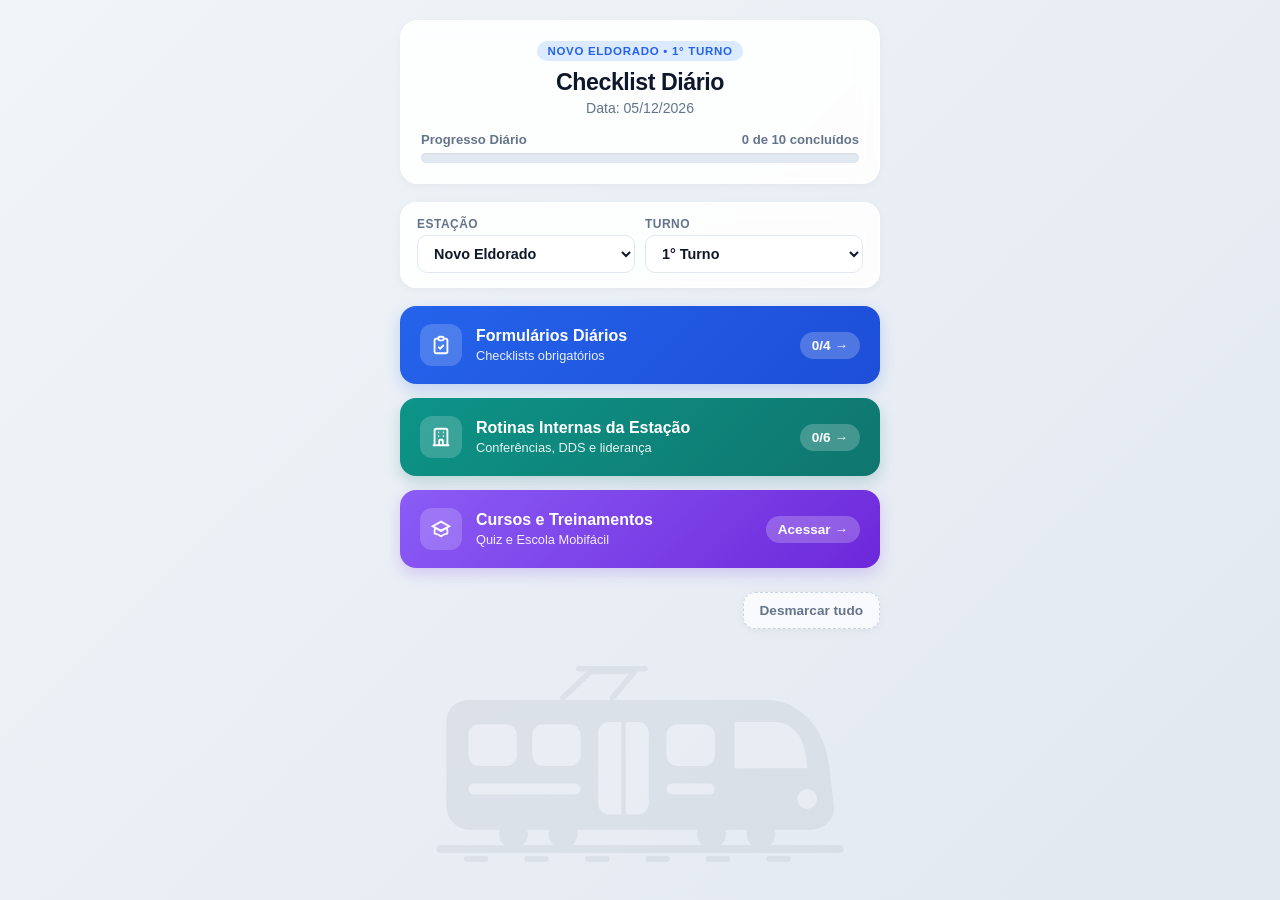
==== index.html @ 2083b964 "Add files via upload" ====
<!DOCTYPE html>
<html lang="pt-BR">

<head>
    <meta charset="UTF-8">
    <meta name="viewport" content="width=device-width, initial-scale=1.0">
    <title>Rotina Diária - Painel Principal</title>
    <link rel="stylesheet" href="estilo.css">
    <link rel="manifest" href="manifest.json">
    <meta name="theme-color" content="#2563eb">
    <meta name="apple-mobile-web-app-capable" content="yes">
    <meta name="apple-mobile-web-app-status-bar-style" content="default">
    <meta name="apple-mobile-web-app-title" content="Rotina Estação">
</head>

<body>

    <div class="app-container">
        <header>
            <span class="header-badge" id="badge-estacao">Novo Eldorado • 1° Turno</span>
            <h1>Checklist Diário</h1>
            <p id="current-date"></p>

            <div class="progress-summary">
                <span>Progresso Diário</span>
                <span id="progresso-texto">0 de 0 concluídos</span>
            </div>
            <div class="progress-bar-container">
                <div class="progress-bar" id="progress-bar"></div>
            </div>
        </header>

        <!-- Seletor de Estação e Turno -->
        <section class="shift-selector-card">
            <div class="select-group">
                <label for="select-estacao">Estação</label>
                <select id="select-estacao" onchange="salvarSelecaoPlantao()">
                    <option value="Novo Eldorado">Novo Eldorado</option>
                    <option value="Eldorado">Eldorado</option>
                    <option value="Cidade Industrial">Cidade Industrial</option>
                    <option value="Vila Oeste">Vila Oeste</option>
                    <option value="Gameleira">Gameleira</option>
                    <option value="Nova Suíça">Nova Suíça</option>
                    <option value="Amazonas">Amazonas</option>
                    <option value="Calafate">Calafate</option>
                    <option value="Carlos Prates">Carlos Prates</option>
                    <option value="Lagoinha">Lagoinha</option>
                    <option value="Central">Central</option>
                    <option value="Santa Efigênia">Santa Efigênia</option>
                    <option value="Santa Tereza">Santa Tereza</option>
                    <option value="Horto Florestal">Horto Florestal</option>
                    <option value="Santa Inês">Santa Inês</option>
                    <option value="José Candido Da Silveira">José Candido Da Silveira</option>
                    <option value="Minas Shopping">Minas Shopping</option>
                    <option value="São Gabriel">São Gabriel</option>
                    <option value="Primeiro de maio">Primeiro de maio</option>
                    <option value="Waldomiro Lobo">Waldomiro Lobo</option>
                    <option value="Floramar">Floramar</option>
                    <option value="Vilarinho">Vilarinho</option>
                </select>
            </div>
            <div class="select-group">
                <label for="select-turno">Turno</label>
                <select id="select-turno" onchange="salvarSelecaoPlantao()">
                    <option value="1° Turno">1° Turno</option>
                    <option value="2° Turno">2° Turno</option>
                </select>
            </div>
        </section>

        <div class="celebration-banner" id="celebration-banner">
            🎉 Parabéns! Todas as rotinas obrigatórias deste turno foram concluídas.
        </div>

        <div class="menu-buttons">
            <!-- Botão 1: Formulários -->
            <a href="formularios.html" class="nav-card-btn" id="btn-formularios">
                <div class="btn-left">
                    <div class="btn-icon-box">
                        <svg width="22" height="22" fill="none" stroke="currentColor" stroke-width="2"
                            viewBox="0 0 24 24">
                            <path
                                d="M9 5H7a2 2 0 00-2 2v12a2 2 0 002 2h10a2 2 0 002-2V7a2 2 0 00-2-2h-2M9 5a2 2 0 002 2h2a2 2 0 002-2M9 5a2 2 0 012-2h2a2 2 0 012 2m-6 9l2 2 4-4" />
                        </svg>
                    </div>
                    <div class="btn-text-group">
                        <span>Formulários Diários</span>
                        <span class="btn-subtitle">Checklists obrigatórios</span>
                    </div>
                </div>
                <span class="nav-badge" id="contador-externos">0/0 →</span>
            </a>

            <!-- Botão 2: Rotinas Internas -->
            <a href="tarefas.html" class="nav-card-btn secondary" id="btn-internas">
                <div class="btn-left">
                    <div class="btn-icon-box">
                        <svg width="22" height="22" fill="none" stroke="currentColor" stroke-width="2"
                            viewBox="0 0 24 24">
                            <path
                                d="M19 21V5a2 2 0 00-2-2H7a2 2 0 00-2 2v16m14 0h2m-2 0h-5m-9 0H3m2 0h5M9 7h1m-1 4h1m4-4h1m-1 4h1m-5 10v-5a1 1 0 011-1h2a1 1 0 011 1v5m-4 0h4" />
                        </svg>
                    </div>
                    <div class="btn-text-group">
                        <span>Rotinas Internas da Estação</span>
                        <span class="btn-subtitle">Conferências, DDS e liderança</span>
                    </div>
                </div>
                <span class="nav-badge" id="contador-internas">0/0 →</span>
            </a>

            <!-- Botão 3: Cursos e Treinamentos -->
            <a href="cursos.html" class="nav-card-btn tertiary">
                <div class="btn-left">
                    <div class="btn-icon-box">
                        <svg width="22" height="22" fill="none" stroke="currentColor" stroke-width="2"
                            viewBox="0 0 24 24">
                            <path d="M12 14l9-5-9-5-9 5 9 5z" />
                            <path
                                d="M12 14l6.16-3.422a12.083 12.083 0 01.665 6.479A11.952 11.952 0 0012 20.055a11.952 11.952 0 00-6.824-2.998 12.078 12.078 0 01.665-6.479L12 14z" />
                        </svg>
                    </div>
                    <div class="btn-text-group">
                        <span>Cursos e Treinamentos</span>
                        <span class="btn-subtitle">Quiz e Escola Mobifácil</span>
                    </div>
                </div>
                <span class="nav-badge">Acessar →</span>
            </a>
        </div>

        <div class="panel-footer-actions">
            <button class="reset-btn" onclick="resetManual()">Desmarcar tudo</button>
        </div>
    </div>

    <script>
        const idsExternos = ["form_1", "form_2", "form_4", "form_5"];
        const idsInternos = ["check_1", "check_2", "check_3", "check_4", "check_5", "check_6"];
        const idsDiarios = [...idsExternos, ...idsInternos];

        const hoje = new Date().toLocaleDateString('pt-BR');
        document.getElementById('current-date').innerText = `Data: ${hoje}`;

        // Limpa automaticamente todos os checklists de dias anteriores ao virar o dia
        if (localStorage.getItem('checklist_data') !== hoje) {
            Object.keys(localStorage).forEach(chave => {
                if (chave.startsWith('checklist_concluidos')) {
                    localStorage.removeItem(chave);
                }
            });
            localStorage.setItem('checklist_data', hoje);
        }

        function obterChaveStorage() {
            const estacao = document.getElementById('select-estacao').value;
            const turno = document.getElementById('select-turno').value;
            return `checklist_concluidos_${estacao}_${turno}`;
        }

        function carregarSelecaoPlantao() {
            const selectEstacao = document.getElementById('select-estacao');
            const selectTurno = document.getElementById('select-turno');

            const estacaoSalva = localStorage.getItem('checklist_estacao');
            const turnoSalvo = localStorage.getItem('checklist_turno');

            const opcoesValidas = Array.from(selectEstacao.options).map(opt => opt.value);
            if (estacaoSalva && opcoesValidas.includes(estacaoSalva)) {
                selectEstacao.value = estacaoSalva;
            } else {
                selectEstacao.selectedIndex = 0;
                localStorage.setItem('checklist_estacao', selectEstacao.value);
            }

            if (turnoSalvo === '1° Turno' || turnoSalvo === '2° Turno') {
                selectTurno.value = turnoSalvo;
            } else {
                selectTurno.selectedIndex = 0;
                localStorage.setItem('checklist_turno', selectTurno.value);
            }

            atualizarBadgeCabecalho();
        }

        function salvarSelecaoPlantao() {
            const estacao = document.getElementById('select-estacao').value;
            const turno = document.getElementById('select-turno').value;
            localStorage.setItem('checklist_estacao', estacao);
            localStorage.setItem('checklist_turno', turno);
            atualizarBadgeCabecalho();
            atualizarPainel(); // Atualiza imediatamente os contadores para a estação/turno selecionados
        }

        function atualizarBadgeCabecalho() {
            const estacao = document.getElementById('select-estacao').value;
            const turno = document.getElementById('select-turno').value;
            document.getElementById('badge-estacao').innerText = `${estacao} • ${turno}`;
        }

        function obterConcluidos() {
            const chave = obterChaveStorage();
            return JSON.parse(localStorage.getItem(chave)) || [];
        }

        function atualizarPainel() {
            const concluidos = obterConcluidos();

            const feitosGeral = idsDiarios.filter(id => concluidos.includes(id)).length;
            const porcentagem = (feitosGeral / idsDiarios.length) * 100;
            document.getElementById('progress-bar').style.width = `${porcentagem}%`;
            document.getElementById('progresso-texto').innerText = `${feitosGeral} de ${idsDiarios.length} concluídos`;

            document.getElementById('celebration-banner').classList.toggle('visible', feitosGeral === idsDiarios.length);

            const externosFeitos = idsExternos.filter(id => concluidos.includes(id)).length;
            document.getElementById('contador-externos').innerText = `${externosFeitos}/${idsExternos.length} →`;
            document.getElementById('btn-formularios').classList.toggle('all-done', externosFeitos === idsExternos.length);

            const internasFeitas = idsInternos.filter(id => concluidos.includes(id)).length;
            document.getElementById('contador-internas').innerText = `${internasFeitas}/${idsInternos.length} →`;
            document.getElementById('btn-internas').classList.toggle('all-done', internasFeitas === idsInternos.length);
        }

        function resetManual() {
            const estacao = document.getElementById('select-estacao').value;
            const turno = document.getElementById('select-turno').value;
            if (confirm(`Deseja desmarcar todos os formulários e rotinas de ${estacao} (${turno})?`)) {
                localStorage.setItem(obterChaveStorage(), JSON.stringify([]));
                atualizarPainel();
            }
        }

        carregarSelecaoPlantao();
        window.addEventListener('pageshow', () => {
            carregarSelecaoPlantao();
            atualizarPainel();
        });
        atualizarPainel();
        if ('serviceWorker' in navigator) {
            window.addEventListener('load', () => {
                navigator.serviceWorker.register('./sw.js').catch(() => { });
            });
        }
    </script>

</body>

</html>
---- estilo.css ----
:root {
    --bg-gradient: linear-gradient(135deg, #f1f5f9 0%, #e2e8f0 100%);
    --card-bg: #ffffff;
    --glass-bg: rgba(255, 255, 255, 0.88);
    --primary: #2563eb;
    --primary-grad: linear-gradient(135deg, #2563eb 0%, #1d4ed8 100%);
    --secondary: #0f766e;
    --secondary-grad: linear-gradient(135deg, #0d9488 0%, #0f766e 100%);
    --tertiary: #7c3aed;
    --tertiary-grad: linear-gradient(135deg, #8b5cf6 0%, #6d28d9 100%);
    --success: #16a34a;
    --success-grad: linear-gradient(135deg, #22c55e 0%, #15803d 100%);
    --success-bg: #f0fdf4;
    --text-main: #0f172a;
    --text-muted: #64748b;
    --border: #e2e8f0;
    --shadow-sm: 0 2px 8px rgba(15, 23, 42, 0.04);
    --shadow-md: 0 8px 20px rgba(15, 23, 42, 0.07);
}

* {
    box-sizing: border-box;
    margin: 0;
    padding: 0;
    font-family: -apple-system, BlinkMacSystemFont, "Segoe UI", Roboto, Helvetica, Arial, sans-serif;
    -webkit-tap-highlight-color: transparent;
}

body {
    background: var(--bg-gradient);
    color: var(--text-main);
    min-height: 100vh;
    display: flex;
    justify-content: center;
    padding: 20px 16px 40px;
    position: relative;
}

/* Marca d'água em sombra de metrô cartoon ao fundo */
body::before {
    content: "";
    position: fixed;
    inset: 0;
    pointer-events: none;
    z-index: 0;
    opacity: 0.055;
    background-repeat: no-repeat;
    background-position: center bottom 24px;
    background-size: min(440px, 88vw);
    background-image: url("data:image/svg+xml,%3Csvg xmlns='http://www.w3.org/2000/svg' viewBox='0 0 400 220' fill='%230f172a'%3E%3C!-- Trilho --%3E%3Crect x='15' y='192' width='370' height='7' rx='3.5'/%3E%3Crect x='40' y='202' width='22' height='5' rx='2'/%3E%3Crect x='95' y='202' width='22' height='5' rx='2'/%3E%3Crect x='150' y='202' width='22' height='5' rx='2'/%3E%3Crect x='205' y='202' width='22' height='5' rx='2'/%3E%3Crect x='260' y='202' width='22' height='5' rx='2'/%3E%3Crect x='315' y='202' width='22' height='5' rx='2'/%3E%3C!-- Pantógrafo --%3E%3Cpath d='M130 58 L155 34 L195 34 L175 58' fill='none' stroke='%230f172a' stroke-width='5' stroke-linecap='round' stroke-linejoin='round'/%3E%3Crect x='142' y='29' width='65' height='5' rx='2.5'/%3E%3C!-- Corpo do Metrô Cartoon --%3E%3Cpath d='M45 60 H315 C345 60 368 85 372 120 L376 155 C378 168 368 178 354 178 H45 C33 178 24 168 24 156 V80 C24 68 33 60 45 60 Z'/%3E%3C!-- Recortes das Janelas e Portas (em branco para vazado) --%3E%3Crect x='44' y='82' width='44' height='38' rx='10' fill='%23f1f5f9'/%3E%3Crect x='102' y='82' width='44' height='38' rx='10' fill='%23f1f5f9'/%3E%3Crect x='162' y='80' width='46' height='84' rx='10' fill='%23f1f5f9'/%3E%3Cline x1='185' y1='80' x2='185' y2='164' stroke='%230f172a' stroke-width='4'/%3E%3Crect x='224' y='82' width='44' height='38' rx='10' fill='%23f1f5f9'/%3E%3C!-- Para-brisa frontal cartoon --%3E%3Cpath d='M286 80 H322 C338 80 349 93 351 112 L352 122 H286 Z' fill='%23f1f5f9'/%3E%3C!-- Farol e faixa frontal --%3E%3Ccircle cx='352' cy='150' r='9' fill='%23f1f5f9'/%3E%3Crect x='44' y='136' width='102' height='10' rx='5' fill='%23f1f5f9'/%3E%3Crect x='224' y='136' width='44' height='10' rx='5' fill='%23f1f5f9'/%3E%3C!-- Rodas / Truques --%3E%3Ccircle cx='85' cy='182' r='13'/%3E%3Ccircle cx='130' cy='182' r='13'/%3E%3Ccircle cx='265' cy='182' r='13'/%3E%3Ccircle cx='310' cy='182' r='13'/%3E%3C/svg%3E");
}

.app-container {
    width: 100%;
    max-width: 480px;
    animation: fadeIn 0.3s ease-out;
    position: relative;
    z-index: 1;
}

@keyframes fadeIn {
    from {
        opacity: 0;
        transform: translateY(6px);
    }

    to {
        opacity: 1;
        transform: translateY(0);
    }
}

/* Cabeçalho estilo card flutuante */
header {
    background: var(--glass-bg);
    backdrop-filter: blur(10px);
    -webkit-backdrop-filter: blur(10px);
    border: 1px solid rgba(255, 255, 255, 0.9);
    border-radius: 18px;
    padding: 20px;
    margin-bottom: 18px;
    text-align: center;
    box-shadow: var(--shadow-sm);
}

.header-badge {
    display: inline-block;
    font-size: 0.72rem;
    font-weight: 700;
    text-transform: uppercase;
    letter-spacing: 0.06em;
    color: var(--primary);
    background: #dbeafe;
    padding: 4px 10px;
    border-radius: 999px;
    margin-bottom: 8px;
}

header h1 {
    font-size: 1.45rem;
    font-weight: 700;
    letter-spacing: -0.02em;
    margin-bottom: 4px;
}

header p {
    color: var(--text-muted);
    font-size: 0.88rem;
}

/* Seletor de Estação e Turno */
.shift-selector-card {
    background: var(--glass-bg);
    backdrop-filter: blur(10px);
    -webkit-backdrop-filter: blur(10px);
    border: 1px solid rgba(255, 255, 255, 0.9);
    border-radius: 16px;
    padding: 14px 16px;
    margin-bottom: 18px;
    box-shadow: var(--shadow-sm);
    display: grid;
    grid-template-columns: 1fr 1fr;
    gap: 10px;
}

.select-group {
    display: flex;
    flex-direction: column;
    gap: 4px;
}

.select-group label {
    font-size: 0.75rem;
    font-weight: 700;
    text-transform: uppercase;
    letter-spacing: 0.04em;
    color: var(--text-muted);
}

.select-group select {
    width: 100%;
    padding: 9px 12px;
    border-radius: 10px;
    border: 1px solid var(--border);
    background-color: #ffffff;
    color: var(--text-main);
    font-size: 0.9rem;
    font-weight: 600;
    cursor: pointer;
    outline: none;
    transition: border-color 0.2s, box-shadow 0.2s;
}

.select-group select:focus {
    border-color: var(--primary);
    box-shadow: 0 0 0 3px rgba(37, 99, 235, 0.12);
}

/* Barra de progresso */
.progress-summary {
    display: flex;
    justify-content: space-between;
    font-size: 0.82rem;
    color: var(--text-muted);
    margin-top: 16px;
    margin-bottom: 6px;
    font-weight: 600;
}

.progress-bar-container {
    background-color: #e2e8f0;
    border-radius: 999px;
    height: 10px;
    margin-top: 14px;
    overflow: hidden;
    box-shadow: inset 0 1px 2px rgba(0, 0, 0, 0.06);
}

.progress-summary+.progress-bar-container {
    margin-top: 0;
}

.progress-bar {
    background: var(--success-grad);
    height: 100%;
    width: 0%;
    border-radius: 999px;
    transition: width 0.4s cubic-bezier(0.34, 1.56, 0.64, 1);
}

/* Banner de 100% concluído */
.celebration-banner {
    display: none;
    background: var(--success-bg);
    border: 1px solid #86efac;
    color: #15803d;
    padding: 12px 16px;
    border-radius: 12px;
    font-size: 0.9rem;
    font-weight: 600;
    text-align: center;
    margin-bottom: 16px;
    animation: popIn 0.3s ease;
}

.celebration-banner.visible {
    display: block;
}

@keyframes popIn {
    0% {
        transform: scale(0.95);
        opacity: 0;
    }

    100% {
        transform: scale(1);
        opacity: 1;
    }
}

/* Botões do Menu Principal */
.menu-buttons {
    display: flex;
    flex-direction: column;
    gap: 14px;
}

.nav-card-btn {
    display: flex;
    align-items: center;
    justify-content: space-between;
    width: 100%;
    padding: 18px 20px;
    background: var(--primary-grad);
    color: #ffffff;
    text-decoration: none;
    border-radius: 16px;
    font-weight: 600;
    font-size: 1rem;
    box-shadow: 0 6px 15px rgba(37, 99, 235, 0.22);
    transition: transform 0.2s ease, box-shadow 0.2s ease;
}

.nav-card-btn:hover {
    transform: translateY(-2px);
    box-shadow: 0 10px 20px rgba(37, 99, 235, 0.28);
}

.nav-card-btn:active {
    transform: scale(0.98);
}

.nav-card-btn.secondary {
    background: var(--secondary-grad);
    box-shadow: 0 6px 15px rgba(15, 118, 110, 0.22);
}

.nav-card-btn.secondary:hover {
    box-shadow: 0 10px 20px rgba(15, 118, 110, 0.28);
}

.nav-card-btn.tertiary {
    background: var(--tertiary-grad);
    box-shadow: 0 6px 15px rgba(124, 58, 237, 0.22);
}

.nav-card-btn.tertiary:hover {
    box-shadow: 0 10px 20px rgba(124, 58, 237, 0.28);
}

.nav-card-btn.all-done {
    background: var(--success-grad);
    box-shadow: 0 6px 15px rgba(22, 163, 74, 0.24);
}

.btn-left {
    display: flex;
    align-items: center;
    gap: 14px;
}

.btn-icon-box {
    width: 42px;
    height: 42px;
    border-radius: 12px;
    background: rgba(255, 255, 255, 0.18);
    display: flex;
    align-items: center;
    justify-content: center;
    flex-shrink: 0;
}

.btn-text-group {
    display: flex;
    flex-direction: column;
    gap: 3px;
}

.btn-subtitle {
    font-size: 0.8rem;
    font-weight: 400;
    opacity: 0.9;
}

.nav-badge {
    background-color: rgba(255, 255, 255, 0.22);
    padding: 6px 12px;
    border-radius: 999px;
    font-size: 0.85rem;
    font-weight: 700;
    flex-shrink: 0;
    margin-left: 10px;
}

/* Lista de Tarefas e Formulários */
.task-list,
.access-list {
    display: flex;
    flex-direction: column;
    gap: 12px;
}

.task-card {
    background-color: var(--card-bg);
    border: 1px solid var(--border);
    border-left: 4px solid var(--primary);
    border-radius: 14px;
    padding: 16px;
    display: flex;
    align-items: center;
    justify-content: space-between;
    box-shadow: var(--shadow-sm);
    transition: all 0.25s ease;
}

.task-card.internal-theme {
    border-left-color: var(--secondary);
}

.task-card:hover {
    box-shadow: var(--shadow-md);
    transform: translateY(-1px);
}

.task-card.completed {
    background-color: var(--success-bg);
    border-color: #bbf7d0;
    border-left-color: var(--success);
}

.task-info {
    flex: 1;
    padding-right: 12px;
}

.task-title {
    font-weight: 600;
    font-size: 0.98rem;
    line-height: 1.35;
    display: block;
}

.task-info .task-link {
    margin-top: 6px;
}

.task-card.completed .task-title {
    text-decoration: line-through;
    color: #15803d;
    opacity: 0.85;
}

.task-link {
    display: inline-flex;
    align-items: center;
    gap: 4px;
    color: var(--primary);
    background: #eff6ff;
    padding: 5px 10px;
    border-radius: 6px;
    text-decoration: none;
    font-size: 0.82rem;
    font-weight: 600;
    transition: background-color 0.2s;
}

.task-link:hover {
    background: #dbeafe;
}

/* Botão Check animado */
.check-btn {
    width: 38px;
    height: 38px;
    border-radius: 50%;
    border: 2px solid #cbd5e1;
    background-color: #f8fafc;
    color: transparent;
    font-size: 1.15rem;
    font-weight: bold;
    cursor: pointer;
    display: flex;
    align-items: center;
    justify-content: center;
    transition: all 0.25s cubic-bezier(0.34, 1.56, 0.64, 1);
    flex-shrink: 0;
}

.check-btn:hover {
    border-color: var(--success);
}

.task-card.completed .check-btn {
    background: var(--success-grad);
    border-color: transparent;
    color: #fff;
    transform: scale(1.06);
    box-shadow: 0 3px 8px rgba(22, 163, 74, 0.3);
}

/* Cards de Acesso Rápido (Cursos) */
.access-card {
    background-color: var(--card-bg);
    border: 1px solid var(--border);
    border-left: 4px solid var(--tertiary);
    border-radius: 14px;
    padding: 18px 20px;
    display: flex;
    align-items: center;
    justify-content: space-between;
    text-decoration: none;
    color: var(--text-main);
    box-shadow: var(--shadow-sm);
    transition: all 0.2s ease;
}

.access-card:hover {
    border-color: var(--tertiary);
    box-shadow: var(--shadow-md);
    transform: translateY(-2px);
}

.access-info {
    display: flex;
    flex-direction: column;
    gap: 4px;
    padding-right: 12px;
}

.access-title {
    font-weight: 700;
    font-size: 1.05rem;
}

.access-desc {
    color: var(--text-muted);
    font-size: 0.85rem;
}

.access-icon {
    background-color: #f3e8ff;
    color: var(--tertiary);
    font-weight: 700;
    font-size: 0.85rem;
    padding: 8px 14px;
    border-radius: 10px;
    flex-shrink: 0;
}

/* Navegação inferior alinhada à direita com hover arco-íris */
.bottom-nav {
    margin-top: 24px;
    display: flex;
    justify-content: flex-end;
}

.back-btn {
    display: inline-flex;
    align-items: center;
    gap: 8px;
    text-decoration: none;
    color: var(--text-main);
    font-weight: 600;
    font-size: 0.9rem;
    padding: 11px 18px;
    background-color: var(--card-bg);
    border: 1px solid var(--border);
    border-radius: 12px;
    box-shadow: var(--shadow-sm);
    transition: all 0.3s ease;
}

.back-btn:hover {
    color: #ffffff;
    border-color: transparent;
    text-shadow: 0 1px 2px rgba(0, 0, 0, 0.25);
    background: linear-gradient(120deg,
            #ef4444,
            #f97316,
            #eab308,
            #22c55e,
            #3b82f6,
            #8b5cf6,
            #ec4899,
            #ef4444);
    background-size: 300% 300%;
    animation: arcoIris 3s ease infinite;
    transform: translateY(-2px);
    box-shadow: 0 8px 20px rgba(139, 92, 246, 0.28);
}

@keyframes arcoIris {
    0% {
        background-position: 0% 50%;
    }

    50% {
        background-position: 100% 50%;
    }

    100% {
        background-position: 0% 50%;
    }
}

/* Ações inferiores do Painel Principal */
.panel-footer-actions {
    margin-top: 24px;
    display: flex;
    align-items: center;
    justify-content: space-between;
    gap: 10px;
    flex-wrap: wrap;
}

.copy-report-btn {
    display: inline-flex;
    align-items: center;
    gap: 6px;
    padding: 10px 15px;
    background-color: var(--card-bg);
    border: 1px solid var(--border);
    border-radius: 12px;
    color: var(--primary);
    font-size: 0.85rem;
    font-weight: 600;
    cursor: pointer;
    box-shadow: var(--shadow-sm);
    transition: all 0.25s ease;
}

.copy-report-btn:hover {
    background: var(--primary-grad);
    color: #ffffff;
    border-color: transparent;
    transform: translateY(-2px);
    box-shadow: 0 8px 18px rgba(37, 99, 235, 0.25);
}

.copy-report-btn.copied {
    background: var(--success-grad);
    color: #ffffff;
    border-color: transparent;
}

.reset-btn {
    padding: 10px 16px;
    background: rgba(255, 255, 255, 0.7);
    border: 1px dashed #cbd5e1;
    border-radius: 12px;
    color: var(--text-muted);
    font-size: 0.85rem;
    font-weight: 600;
    cursor: pointer;
    box-shadow: var(--shadow-sm);
    transition: all 0.25s ease;
    margin-left: auto;
}

.reset-btn:hover {
    background: linear-gradient(135deg, #ef4444 0%, #dc2626 100%);
    color: #ffffff;
    border-color: transparent;
    border-style: solid;
    transform: translateY(-2px);
    box-shadow: 0 8px 18px rgba(220, 38, 38, 0.28);
}

.reset-btn:active {
    transform: scale(0.98);
}
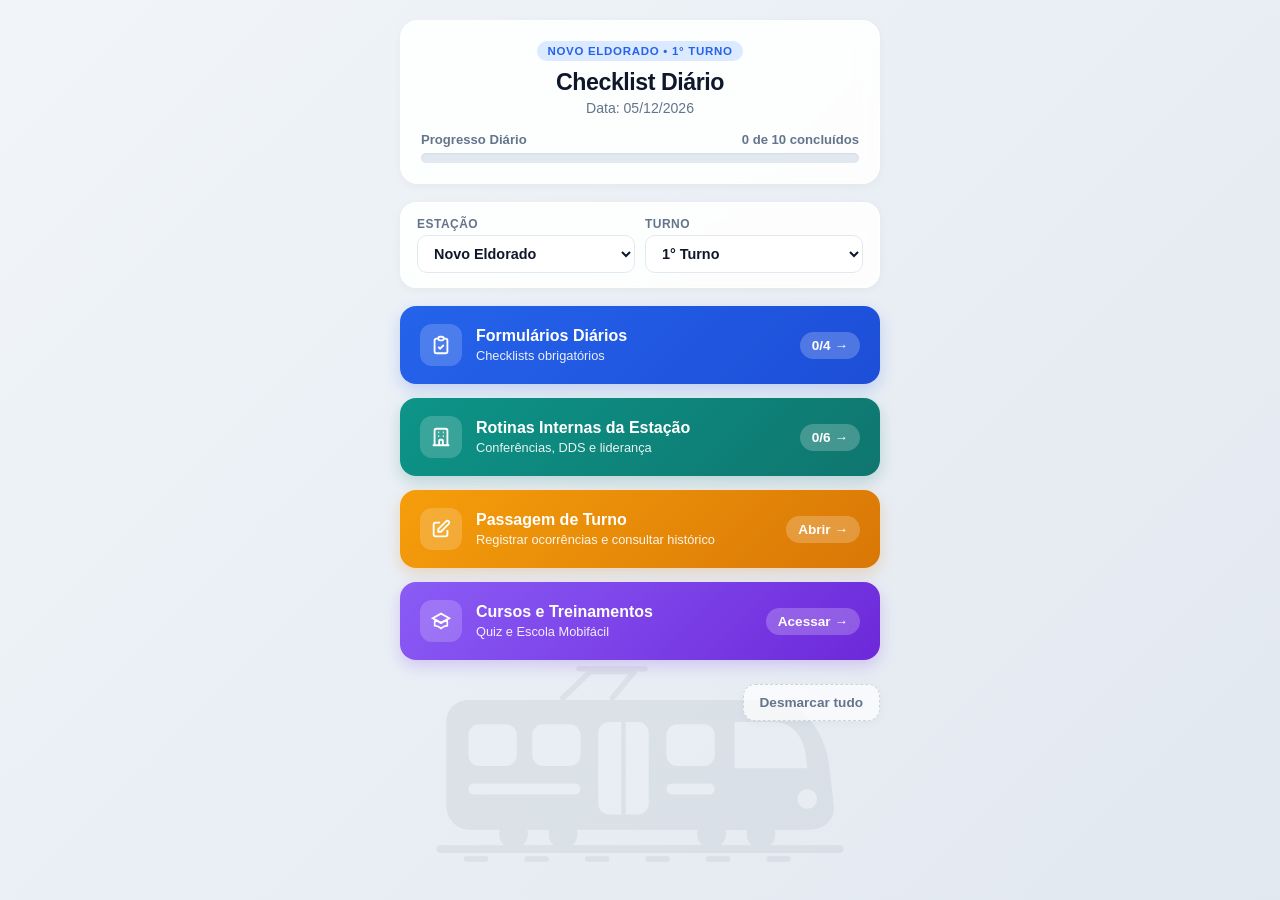
==== commit a1d2be82: "Add files via upload" ====
--- a/index.html
+++ b/index.html
@@ -1,249 +1,266 @@
-<!DOCTYPE html>
-<html lang="pt-BR">
-
-<head>
-    <meta charset="UTF-8">
-    <meta name="viewport" content="width=device-width, initial-scale=1.0">
-    <title>Rotina Diária - Painel Principal</title>
-    <link rel="stylesheet" href="estilo.css">
-    <link rel="manifest" href="manifest.json">
-    <meta name="theme-color" content="#2563eb">
-    <meta name="apple-mobile-web-app-capable" content="yes">
-    <meta name="apple-mobile-web-app-status-bar-style" content="default">
-    <meta name="apple-mobile-web-app-title" content="Rotina Estação">
-</head>
-
-<body>
-
-    <div class="app-container">
-        <header>
-            <span class="header-badge" id="badge-estacao">Novo Eldorado • 1° Turno</span>
-            <h1>Checklist Diário</h1>
-            <p id="current-date"></p>
-
-            <div class="progress-summary">
-                <span>Progresso Diário</span>
-                <span id="progresso-texto">0 de 0 concluídos</span>
-            </div>
-            <div class="progress-bar-container">
-                <div class="progress-bar" id="progress-bar"></div>
-            </div>
-        </header>
-
-        <!-- Seletor de Estação e Turno -->
-        <section class="shift-selector-card">
-            <div class="select-group">
-                <label for="select-estacao">Estação</label>
-                <select id="select-estacao" onchange="salvarSelecaoPlantao()">
-                    <option value="Novo Eldorado">Novo Eldorado</option>
-                    <option value="Eldorado">Eldorado</option>
-                    <option value="Cidade Industrial">Cidade Industrial</option>
-                    <option value="Vila Oeste">Vila Oeste</option>
-                    <option value="Gameleira">Gameleira</option>
-                    <option value="Nova Suíça">Nova Suíça</option>
-                    <option value="Amazonas">Amazonas</option>
-                    <option value="Calafate">Calafate</option>
-                    <option value="Carlos Prates">Carlos Prates</option>
-                    <option value="Lagoinha">Lagoinha</option>
-                    <option value="Central">Central</option>
-                    <option value="Santa Efigênia">Santa Efigênia</option>
-                    <option value="Santa Tereza">Santa Tereza</option>
-                    <option value="Horto Florestal">Horto Florestal</option>
-                    <option value="Santa Inês">Santa Inês</option>
-                    <option value="José Candido Da Silveira">José Candido Da Silveira</option>
-                    <option value="Minas Shopping">Minas Shopping</option>
-                    <option value="São Gabriel">São Gabriel</option>
-                    <option value="Primeiro de maio">Primeiro de maio</option>
-                    <option value="Waldomiro Lobo">Waldomiro Lobo</option>
-                    <option value="Floramar">Floramar</option>
-                    <option value="Vilarinho">Vilarinho</option>
-                </select>
-            </div>
-            <div class="select-group">
-                <label for="select-turno">Turno</label>
-                <select id="select-turno" onchange="salvarSelecaoPlantao()">
-                    <option value="1° Turno">1° Turno</option>
-                    <option value="2° Turno">2° Turno</option>
-                </select>
-            </div>
-        </section>
-
-        <div class="celebration-banner" id="celebration-banner">
-            🎉 Parabéns! Todas as rotinas obrigatórias deste turno foram concluídas.
-        </div>
-
-        <div class="menu-buttons">
-            <!-- Botão 1: Formulários -->
-            <a href="formularios.html" class="nav-card-btn" id="btn-formularios">
-                <div class="btn-left">
-                    <div class="btn-icon-box">
-                        <svg width="22" height="22" fill="none" stroke="currentColor" stroke-width="2"
-                            viewBox="0 0 24 24">
-                            <path
-                                d="M9 5H7a2 2 0 00-2 2v12a2 2 0 002 2h10a2 2 0 002-2V7a2 2 0 00-2-2h-2M9 5a2 2 0 002 2h2a2 2 0 002-2M9 5a2 2 0 012-2h2a2 2 0 012 2m-6 9l2 2 4-4" />
-                        </svg>
-                    </div>
-                    <div class="btn-text-group">
-                        <span>Formulários Diários</span>
-                        <span class="btn-subtitle">Checklists obrigatórios</span>
-                    </div>
-                </div>
-                <span class="nav-badge" id="contador-externos">0/0 →</span>
-            </a>
-
-            <!-- Botão 2: Rotinas Internas -->
-            <a href="tarefas.html" class="nav-card-btn secondary" id="btn-internas">
-                <div class="btn-left">
-                    <div class="btn-icon-box">
-                        <svg width="22" height="22" fill="none" stroke="currentColor" stroke-width="2"
-                            viewBox="0 0 24 24">
-                            <path
-                                d="M19 21V5a2 2 0 00-2-2H7a2 2 0 00-2 2v16m14 0h2m-2 0h-5m-9 0H3m2 0h5M9 7h1m-1 4h1m4-4h1m-1 4h1m-5 10v-5a1 1 0 011-1h2a1 1 0 011 1v5m-4 0h4" />
-                        </svg>
-                    </div>
-                    <div class="btn-text-group">
-                        <span>Rotinas Internas da Estação</span>
-                        <span class="btn-subtitle">Conferências, DDS e liderança</span>
-                    </div>
-                </div>
-                <span class="nav-badge" id="contador-internas">0/0 →</span>
-            </a>
-
-            <!-- Botão 3: Cursos e Treinamentos -->
-            <a href="cursos.html" class="nav-card-btn tertiary">
-                <div class="btn-left">
-                    <div class="btn-icon-box">
-                        <svg width="22" height="22" fill="none" stroke="currentColor" stroke-width="2"
-                            viewBox="0 0 24 24">
-                            <path d="M12 14l9-5-9-5-9 5 9 5z" />
-                            <path
-                                d="M12 14l6.16-3.422a12.083 12.083 0 01.665 6.479A11.952 11.952 0 0012 20.055a11.952 11.952 0 00-6.824-2.998 12.078 12.078 0 01.665-6.479L12 14z" />
-                        </svg>
-                    </div>
-                    <div class="btn-text-group">
-                        <span>Cursos e Treinamentos</span>
-                        <span class="btn-subtitle">Quiz e Escola Mobifácil</span>
-                    </div>
-                </div>
-                <span class="nav-badge">Acessar →</span>
-            </a>
-        </div>
-
-        <div class="panel-footer-actions">
-            <button class="reset-btn" onclick="resetManual()">Desmarcar tudo</button>
-        </div>
-    </div>
-
-    <script>
-        const idsExternos = ["form_1", "form_2", "form_4", "form_5"];
-        const idsInternos = ["check_1", "check_2", "check_3", "check_4", "check_5", "check_6"];
-        const idsDiarios = [...idsExternos, ...idsInternos];
-
-        const hoje = new Date().toLocaleDateString('pt-BR');
-        document.getElementById('current-date').innerText = `Data: ${hoje}`;
-
-        // Limpa automaticamente todos os checklists de dias anteriores ao virar o dia
-        if (localStorage.getItem('checklist_data') !== hoje) {
-            Object.keys(localStorage).forEach(chave => {
-                if (chave.startsWith('checklist_concluidos')) {
-                    localStorage.removeItem(chave);
-                }
-            });
-            localStorage.setItem('checklist_data', hoje);
-        }
-
-        function obterChaveStorage() {
-            const estacao = document.getElementById('select-estacao').value;
-            const turno = document.getElementById('select-turno').value;
-            return `checklist_concluidos_${estacao}_${turno}`;
-        }
-
-        function carregarSelecaoPlantao() {
-            const selectEstacao = document.getElementById('select-estacao');
-            const selectTurno = document.getElementById('select-turno');
-
-            const estacaoSalva = localStorage.getItem('checklist_estacao');
-            const turnoSalvo = localStorage.getItem('checklist_turno');
-
-            const opcoesValidas = Array.from(selectEstacao.options).map(opt => opt.value);
-            if (estacaoSalva && opcoesValidas.includes(estacaoSalva)) {
-                selectEstacao.value = estacaoSalva;
-            } else {
-                selectEstacao.selectedIndex = 0;
-                localStorage.setItem('checklist_estacao', selectEstacao.value);
-            }
-
-            if (turnoSalvo === '1° Turno' || turnoSalvo === '2° Turno') {
-                selectTurno.value = turnoSalvo;
-            } else {
-                selectTurno.selectedIndex = 0;
-                localStorage.setItem('checklist_turno', selectTurno.value);
-            }
-
-            atualizarBadgeCabecalho();
-        }
-
-        function salvarSelecaoPlantao() {
-            const estacao = document.getElementById('select-estacao').value;
-            const turno = document.getElementById('select-turno').value;
-            localStorage.setItem('checklist_estacao', estacao);
-            localStorage.setItem('checklist_turno', turno);
-            atualizarBadgeCabecalho();
-            atualizarPainel(); // Atualiza imediatamente os contadores para a estação/turno selecionados
-        }
-
-        function atualizarBadgeCabecalho() {
-            const estacao = document.getElementById('select-estacao').value;
-            const turno = document.getElementById('select-turno').value;
-            document.getElementById('badge-estacao').innerText = `${estacao} • ${turno}`;
-        }
-
-        function obterConcluidos() {
-            const chave = obterChaveStorage();
-            return JSON.parse(localStorage.getItem(chave)) || [];
-        }
-
-        function atualizarPainel() {
-            const concluidos = obterConcluidos();
-
-            const feitosGeral = idsDiarios.filter(id => concluidos.includes(id)).length;
-            const porcentagem = (feitosGeral / idsDiarios.length) * 100;
-            document.getElementById('progress-bar').style.width = `${porcentagem}%`;
-            document.getElementById('progresso-texto').innerText = `${feitosGeral} de ${idsDiarios.length} concluídos`;
-
-            document.getElementById('celebration-banner').classList.toggle('visible', feitosGeral === idsDiarios.length);
-
-            const externosFeitos = idsExternos.filter(id => concluidos.includes(id)).length;
-            document.getElementById('contador-externos').innerText = `${externosFeitos}/${idsExternos.length} →`;
-            document.getElementById('btn-formularios').classList.toggle('all-done', externosFeitos === idsExternos.length);
-
-            const internasFeitas = idsInternos.filter(id => concluidos.includes(id)).length;
-            document.getElementById('contador-internas').innerText = `${internasFeitas}/${idsInternos.length} →`;
-            document.getElementById('btn-internas').classList.toggle('all-done', internasFeitas === idsInternos.length);
-        }
-
-        function resetManual() {
-            const estacao = document.getElementById('select-estacao').value;
-            const turno = document.getElementById('select-turno').value;
-            if (confirm(`Deseja desmarcar todos os formulários e rotinas de ${estacao} (${turno})?`)) {
-                localStorage.setItem(obterChaveStorage(), JSON.stringify([]));
-                atualizarPainel();
-            }
-        }
-
-        carregarSelecaoPlantao();
-        window.addEventListener('pageshow', () => {
-            carregarSelecaoPlantao();
-            atualizarPainel();
-        });
-        atualizarPainel();
-        if ('serviceWorker' in navigator) {
-            window.addEventListener('load', () => {
-                navigator.serviceWorker.register('./sw.js').catch(() => { });
-            });
-        }
-    </script>
-
-</body>
-
-</html>+<!DOCTYPE html>
+<html lang="pt-BR">
+
+<head>
+    <meta charset="UTF-8">
+    <meta name="viewport" content="width=device-width, initial-scale=1.0">
+    <title>Rotina Diária - Painel Principal</title>
+    <link rel="stylesheet" href="estilo.css">
+    <link rel="manifest" href="manifest.json">
+    <meta name="theme-color" content="#2563eb">
+    <meta name="apple-mobile-web-app-capable" content="yes">
+    <meta name="apple-mobile-web-app-status-bar-style" content="default">
+    <meta name="apple-mobile-web-app-title" content="Rotina Estação">
+</head>
+
+<body>
+
+    <div class="app-container">
+        <header>
+            <span class="header-badge" id="badge-estacao">Novo Eldorado • 1° Turno</span>
+            <h1>Checklist Diário</h1>
+            <p id="current-date"></p>
+
+            <div class="progress-summary">
+                <span>Progresso Diário</span>
+                <span id="progresso-texto">0 de 0 concluídos</span>
+            </div>
+            <div class="progress-bar-container">
+                <div class="progress-bar" id="progress-bar"></div>
+            </div>
+        </header>
+
+        <!-- Seletor de Estação e Turno -->
+        <section class="shift-selector-card">
+            <div class="select-group">
+                <label for="select-estacao">Estação</label>
+                <select id="select-estacao" onchange="salvarSelecaoPlantao()">
+                    <option value="Novo Eldorado">Novo Eldorado</option>
+                    <option value="Eldorado">Eldorado</option>
+                    <option value="Cidade Industrial">Cidade Industrial</option>
+                    <option value="Vila Oeste">Vila Oeste</option>
+                    <option value="Gameleira">Gameleira</option>
+                    <option value="Nova Suíça">Nova Suíça</option>
+                    <option value="Amazonas">Amazonas</option>
+                    <option value="Calafate">Calafate</option>
+                    <option value="Carlos Prates">Carlos Prates</option>
+                    <option value="Lagoinha">Lagoinha</option>
+                    <option value="Central">Central</option>
+                    <option value="Santa Efigênia">Santa Efigênia</option>
+                    <option value="Santa Tereza">Santa Tereza</option>
+                    <option value="Horto Florestal">Horto Florestal</option>
+                    <option value="Santa Inês">Santa Inês</option>
+                    <option value="José Candido Da Silveira">José Candido Da Silveira</option>
+                    <option value="Minas Shopping">Minas Shopping</option>
+                    <option value="São Gabriel">São Gabriel</option>
+                    <option value="Primeiro de maio">Primeiro de maio</option>
+                    <option value="Waldomiro Lobo">Waldomiro Lobo</option>
+                    <option value="Floramar">Floramar</option>
+                    <option value="Vilarinho">Vilarinho</option>
+                </select>
+            </div>
+            <div class="select-group">
+                <label for="select-turno">Turno</label>
+                <select id="select-turno" onchange="salvarSelecaoPlantao()">
+                    <option value="1° Turno">1° Turno</option>
+                    <option value="2° Turno">2° Turno</option>
+                </select>
+            </div>
+        </section>
+
+        <div class="celebration-banner" id="celebration-banner">
+            🎉 Parabéns! Todas as rotinas obrigatórias deste turno foram concluídas.
+        </div>
+
+        <div class="menu-buttons">
+            <!-- Botão 1: Formulários -->
+            <a href="formularios.html" class="nav-card-btn" id="btn-formularios">
+                <div class="btn-left">
+                    <div class="btn-icon-box">
+                        <svg width="22" height="22" fill="none" stroke="currentColor" stroke-width="2"
+                            viewBox="0 0 24 24">
+                            <path
+                                d="M9 5H7a2 2 0 00-2 2v12a2 2 0 002 2h10a2 2 0 002-2V7a2 2 0 00-2-2h-2M9 5a2 2 0 002 2h2a2 2 0 002-2M9 5a2 2 0 012-2h2a2 2 0 012 2m-6 9l2 2 4-4" />
+                        </svg>
+                    </div>
+                    <div class="btn-text-group">
+                        <span>Formulários Diários</span>
+                        <span class="btn-subtitle">Checklists obrigatórios</span>
+                    </div>
+                </div>
+                <span class="nav-badge" id="contador-externos">0/0 →</span>
+            </a>
+
+            <!-- Botão 2: Rotinas Internas -->
+            <a href="tarefas.html" class="nav-card-btn secondary" id="btn-internas">
+                <div class="btn-left">
+                    <div class="btn-icon-box">
+                        <svg width="22" height="22" fill="none" stroke="currentColor" stroke-width="2"
+                            viewBox="0 0 24 24">
+                            <path
+                                d="M19 21V5a2 2 0 00-2-2H7a2 2 0 00-2 2v16m14 0h2m-2 0h-5m-9 0H3m2 0h5M9 7h1m-1 4h1m4-4h1m-1 4h1m-5 10v-5a1 1 0 011-1h2a1 1 0 011 1v5m-4 0h4" />
+                        </svg>
+                    </div>
+                    <div class="btn-text-group">
+                        <span>Rotinas Internas da Estação</span>
+                        <span class="btn-subtitle">Conferências, DDS e liderança</span>
+                    </div>
+                </div>
+                <span class="nav-badge" id="contador-internas">0/0 →</span>
+            </a>
+
+            <!-- Botão 3: Passagem de Turno / Relatórios -->
+            <a href="relatorios.html" class="nav-card-btn amber">
+                <div class="btn-left">
+                    <div class="btn-icon-box">
+                        <svg width="22" height="22" fill="none" stroke="currentColor" stroke-width="2"
+                            viewBox="0 0 24 24">
+                            <path d="M11 5H6a2 2 0 00-2 2v11a2 2 0 002 2h11a2 2 0 002-2v-5m-1.414-9.414a2 2 0 112.828 2.828L11.828 15H9v-2.828l8.586-8.586z" />
+                        </svg>
+                    </div>
+                    <div class="btn-text-group">
+                        <span>Passagem de Turno</span>
+                        <span class="btn-subtitle">Registrar ocorrências e consultar histórico</span>
+                    </div>
+                </div>
+                <span class="nav-badge">Abrir →</span>
+            </a>
+
+            <!-- Botão 4: Cursos e Treinamentos -->
+            <a href="Cursos.html" class="nav-card-btn tertiary">
+                <div class="btn-left">
+                    <div class="btn-icon-box">
+                        <svg width="22" height="22" fill="none" stroke="currentColor" stroke-width="2"
+                            viewBox="0 0 24 24">
+                            <path d="M12 14l9-5-9-5-9 5 9 5z" />
+                            <path
+                                d="M12 14l6.16-3.422a12.083 12.083 0 01.665 6.479A11.952 11.952 0 0012 20.055a11.952 11.952 0 00-6.824-2.998 12.078 12.078 0 01.665-6.479L12 14z" />
+                        </svg>
+                    </div>
+                    <div class="btn-text-group">
+                        <span>Cursos e Treinamentos</span>
+                        <span class="btn-subtitle">Quiz e Escola Mobifácil</span>
+                    </div>
+                </div>
+                <span class="nav-badge">Acessar →</span>
+            </a>
+        </div>
+
+        <div class="panel-footer-actions">
+            <button class="reset-btn" onclick="resetManual()">Desmarcar tudo</button>
+        </div>
+    </div>
+
+    <script>
+        const idsExternos = ["form_1", "form_2", "form_4", "form_5"];
+        const idsInternos = ["check_1", "check_2", "check_3", "check_4", "check_5", "check_6"];
+        const idsDiarios = [...idsExternos, ...idsInternos];
+
+        const hoje = new Date().toLocaleDateString('pt-BR');
+        document.getElementById('current-date').innerText = `Data: ${hoje}`;
+
+        // Limpa automaticamente todos os checklists de dias anteriores ao virar o dia
+        if (localStorage.getItem('checklist_data') !== hoje) {
+            Object.keys(localStorage).forEach(chave => {
+                if (chave.startsWith('checklist_concluidos')) {
+                    localStorage.removeItem(chave);
+                }
+            });
+            localStorage.setItem('checklist_data', hoje);
+        }
+
+        function obterChaveStorage() {
+            const estacao = document.getElementById('select-estacao').value;
+            const turno = document.getElementById('select-turno').value;
+            return `checklist_concluidos_${estacao}_${turno}`;
+        }
+
+        function carregarSelecaoPlantao() {
+            const selectEstacao = document.getElementById('select-estacao');
+            const selectTurno = document.getElementById('select-turno');
+
+            const estacaoSalva = localStorage.getItem('checklist_estacao');
+            const turnoSalvo = localStorage.getItem('checklist_turno');
+
+            const opcoesValidas = Array.from(selectEstacao.options).map(opt => opt.value);
+            if (estacaoSalva && opcoesValidas.includes(estacaoSalva)) {
+                selectEstacao.value = estacaoSalva;
+            } else {
+                selectEstacao.selectedIndex = 0;
+                localStorage.setItem('checklist_estacao', selectEstacao.value);
+            }
+
+            if (turnoSalvo === '1° Turno' || turnoSalvo === '2° Turno') {
+                selectTurno.value = turnoSalvo;
+            } else {
+                selectTurno.selectedIndex = 0;
+                localStorage.setItem('checklist_turno', selectTurno.value);
+            }
+
+            atualizarBadgeCabecalho();
+        }
+
+        function salvarSelecaoPlantao() {
+            const estacao = document.getElementById('select-estacao').value;
+            const turno = document.getElementById('select-turno').value;
+            localStorage.setItem('checklist_estacao', estacao);
+            localStorage.setItem('checklist_turno', turno);
+            atualizarBadgeCabecalho();
+            atualizarPainel();
+        }
+
+        function atualizarBadgeCabecalho() {
+            const estacao = document.getElementById('select-estacao').value;
+            const turno = document.getElementById('select-turno').value;
+            document.getElementById('badge-estacao').innerText = `${estacao} • ${turno}`;
+        }
+
+        function obterConcluidos() {
+            const chave = obterChaveStorage();
+            return JSON.parse(localStorage.getItem(chave)) || [];
+        }
+
+        function atualizarPainel() {
+            const concluidos = obterConcluidos();
+
+            const feitosGeral = idsDiarios.filter(id => concluidos.includes(id)).length;
+            const porcentagem = (feitosGeral / idsDiarios.length) * 100;
+            document.getElementById('progress-bar').style.width = `${porcentagem}%`;
+            document.getElementById('progresso-texto').innerText = `${feitosGeral} de ${idsDiarios.length} concluídos`;
+
+            document.getElementById('celebration-banner').classList.toggle('visible', feitosGeral === idsDiarios.length);
+
+            const externosFeitos = idsExternos.filter(id => concluidos.includes(id)).length;
+            document.getElementById('contador-externos').innerText = `${externosFeitos}/${idsExternos.length} →`;
+            document.getElementById('btn-formularios').classList.toggle('all-done', externosFeitos === idsExternos.length);
+
+            const internasFeitas = idsInternos.filter(id => concluidos.includes(id)).length;
+            document.getElementById('contador-internas').innerText = `${internasFeitas}/${idsInternos.length} →`;
+            document.getElementById('btn-internas').classList.toggle('all-done', internasFeitas === idsInternos.length);
+        }
+
+        function resetManual() {
+            const estacao = document.getElementById('select-estacao').value;
+            const turno = document.getElementById('select-turno').value;
+            if (confirm(`Deseja desmarcar todos os formulários e rotinas de ${estacao} (${turno})?`)) {
+                localStorage.setItem(obterChaveStorage(), JSON.stringify([]));
+                atualizarPainel();
+            }
+        }
+
+        carregarSelecaoPlantao();
+        window.addEventListener('pageshow', () => {
+            carregarSelecaoPlantao();
+            atualizarPainel();
+        });
+        atualizarPainel();
+        if ('serviceWorker' in navigator) {
+            window.addEventListener('load', () => {
+                navigator.serviceWorker.register('./sw.js').catch(() => { });
+            });
+        }
+    </script>
+
+</body>
+
+</html>
--- a/estilo.css
+++ b/estilo.css
@@ -1,592 +1,877 @@
-:root {
-    --bg-gradient: linear-gradient(135deg, #f1f5f9 0%, #e2e8f0 100%);
-    --card-bg: #ffffff;
-    --glass-bg: rgba(255, 255, 255, 0.88);
-    --primary: #2563eb;
-    --primary-grad: linear-gradient(135deg, #2563eb 0%, #1d4ed8 100%);
-    --secondary: #0f766e;
-    --secondary-grad: linear-gradient(135deg, #0d9488 0%, #0f766e 100%);
-    --tertiary: #7c3aed;
-    --tertiary-grad: linear-gradient(135deg, #8b5cf6 0%, #6d28d9 100%);
-    --success: #16a34a;
-    --success-grad: linear-gradient(135deg, #22c55e 0%, #15803d 100%);
-    --success-bg: #f0fdf4;
-    --text-main: #0f172a;
-    --text-muted: #64748b;
-    --border: #e2e8f0;
-    --shadow-sm: 0 2px 8px rgba(15, 23, 42, 0.04);
-    --shadow-md: 0 8px 20px rgba(15, 23, 42, 0.07);
-}
-
-* {
-    box-sizing: border-box;
-    margin: 0;
-    padding: 0;
-    font-family: -apple-system, BlinkMacSystemFont, "Segoe UI", Roboto, Helvetica, Arial, sans-serif;
-    -webkit-tap-highlight-color: transparent;
-}
-
-body {
-    background: var(--bg-gradient);
-    color: var(--text-main);
-    min-height: 100vh;
-    display: flex;
-    justify-content: center;
-    padding: 20px 16px 40px;
-    position: relative;
-}
-
-/* Marca d'água em sombra de metrô cartoon ao fundo */
-body::before {
-    content: "";
-    position: fixed;
-    inset: 0;
-    pointer-events: none;
-    z-index: 0;
-    opacity: 0.055;
-    background-repeat: no-repeat;
-    background-position: center bottom 24px;
-    background-size: min(440px, 88vw);
-    background-image: url("data:image/svg+xml,%3Csvg xmlns='http://www.w3.org/2000/svg' viewBox='0 0 400 220' fill='%230f172a'%3E%3C!-- Trilho --%3E%3Crect x='15' y='192' width='370' height='7' rx='3.5'/%3E%3Crect x='40' y='202' width='22' height='5' rx='2'/%3E%3Crect x='95' y='202' width='22' height='5' rx='2'/%3E%3Crect x='150' y='202' width='22' height='5' rx='2'/%3E%3Crect x='205' y='202' width='22' height='5' rx='2'/%3E%3Crect x='260' y='202' width='22' height='5' rx='2'/%3E%3Crect x='315' y='202' width='22' height='5' rx='2'/%3E%3C!-- Pantógrafo --%3E%3Cpath d='M130 58 L155 34 L195 34 L175 58' fill='none' stroke='%230f172a' stroke-width='5' stroke-linecap='round' stroke-linejoin='round'/%3E%3Crect x='142' y='29' width='65' height='5' rx='2.5'/%3E%3C!-- Corpo do Metrô Cartoon --%3E%3Cpath d='M45 60 H315 C345 60 368 85 372 120 L376 155 C378 168 368 178 354 178 H45 C33 178 24 168 24 156 V80 C24 68 33 60 45 60 Z'/%3E%3C!-- Recortes das Janelas e Portas (em branco para vazado) --%3E%3Crect x='44' y='82' width='44' height='38' rx='10' fill='%23f1f5f9'/%3E%3Crect x='102' y='82' width='44' height='38' rx='10' fill='%23f1f5f9'/%3E%3Crect x='162' y='80' width='46' height='84' rx='10' fill='%23f1f5f9'/%3E%3Cline x1='185' y1='80' x2='185' y2='164' stroke='%230f172a' stroke-width='4'/%3E%3Crect x='224' y='82' width='44' height='38' rx='10' fill='%23f1f5f9'/%3E%3C!-- Para-brisa frontal cartoon --%3E%3Cpath d='M286 80 H322 C338 80 349 93 351 112 L352 122 H286 Z' fill='%23f1f5f9'/%3E%3C!-- Farol e faixa frontal --%3E%3Ccircle cx='352' cy='150' r='9' fill='%23f1f5f9'/%3E%3Crect x='44' y='136' width='102' height='10' rx='5' fill='%23f1f5f9'/%3E%3Crect x='224' y='136' width='44' height='10' rx='5' fill='%23f1f5f9'/%3E%3C!-- Rodas / Truques --%3E%3Ccircle cx='85' cy='182' r='13'/%3E%3Ccircle cx='130' cy='182' r='13'/%3E%3Ccircle cx='265' cy='182' r='13'/%3E%3Ccircle cx='310' cy='182' r='13'/%3E%3C/svg%3E");
-}
-
-.app-container {
-    width: 100%;
-    max-width: 480px;
-    animation: fadeIn 0.3s ease-out;
-    position: relative;
-    z-index: 1;
-}
-
-@keyframes fadeIn {
-    from {
-        opacity: 0;
-        transform: translateY(6px);
-    }
-
-    to {
-        opacity: 1;
-        transform: translateY(0);
-    }
-}
-
-/* Cabeçalho estilo card flutuante */
-header {
-    background: var(--glass-bg);
-    backdrop-filter: blur(10px);
-    -webkit-backdrop-filter: blur(10px);
-    border: 1px solid rgba(255, 255, 255, 0.9);
-    border-radius: 18px;
-    padding: 20px;
-    margin-bottom: 18px;
-    text-align: center;
-    box-shadow: var(--shadow-sm);
-}
-
-.header-badge {
-    display: inline-block;
-    font-size: 0.72rem;
-    font-weight: 700;
-    text-transform: uppercase;
-    letter-spacing: 0.06em;
-    color: var(--primary);
-    background: #dbeafe;
-    padding: 4px 10px;
-    border-radius: 999px;
-    margin-bottom: 8px;
-}
-
-header h1 {
-    font-size: 1.45rem;
-    font-weight: 700;
-    letter-spacing: -0.02em;
-    margin-bottom: 4px;
-}
-
-header p {
-    color: var(--text-muted);
-    font-size: 0.88rem;
-}
-
-/* Seletor de Estação e Turno */
-.shift-selector-card {
-    background: var(--glass-bg);
-    backdrop-filter: blur(10px);
-    -webkit-backdrop-filter: blur(10px);
-    border: 1px solid rgba(255, 255, 255, 0.9);
-    border-radius: 16px;
-    padding: 14px 16px;
-    margin-bottom: 18px;
-    box-shadow: var(--shadow-sm);
-    display: grid;
-    grid-template-columns: 1fr 1fr;
-    gap: 10px;
-}
-
-.select-group {
-    display: flex;
-    flex-direction: column;
-    gap: 4px;
-}
-
-.select-group label {
-    font-size: 0.75rem;
-    font-weight: 700;
-    text-transform: uppercase;
-    letter-spacing: 0.04em;
-    color: var(--text-muted);
-}
-
-.select-group select {
-    width: 100%;
-    padding: 9px 12px;
-    border-radius: 10px;
-    border: 1px solid var(--border);
-    background-color: #ffffff;
-    color: var(--text-main);
-    font-size: 0.9rem;
-    font-weight: 600;
-    cursor: pointer;
-    outline: none;
-    transition: border-color 0.2s, box-shadow 0.2s;
-}
-
-.select-group select:focus {
-    border-color: var(--primary);
-    box-shadow: 0 0 0 3px rgba(37, 99, 235, 0.12);
-}
-
-/* Barra de progresso */
-.progress-summary {
-    display: flex;
-    justify-content: space-between;
-    font-size: 0.82rem;
-    color: var(--text-muted);
-    margin-top: 16px;
-    margin-bottom: 6px;
-    font-weight: 600;
-}
-
-.progress-bar-container {
-    background-color: #e2e8f0;
-    border-radius: 999px;
-    height: 10px;
-    margin-top: 14px;
-    overflow: hidden;
-    box-shadow: inset 0 1px 2px rgba(0, 0, 0, 0.06);
-}
-
-.progress-summary+.progress-bar-container {
-    margin-top: 0;
-}
-
-.progress-bar {
-    background: var(--success-grad);
-    height: 100%;
-    width: 0%;
-    border-radius: 999px;
-    transition: width 0.4s cubic-bezier(0.34, 1.56, 0.64, 1);
-}
-
-/* Banner de 100% concluído */
-.celebration-banner {
-    display: none;
-    background: var(--success-bg);
-    border: 1px solid #86efac;
-    color: #15803d;
-    padding: 12px 16px;
-    border-radius: 12px;
-    font-size: 0.9rem;
-    font-weight: 600;
-    text-align: center;
-    margin-bottom: 16px;
-    animation: popIn 0.3s ease;
-}
-
-.celebration-banner.visible {
-    display: block;
-}
-
-@keyframes popIn {
-    0% {
-        transform: scale(0.95);
-        opacity: 0;
-    }
-
-    100% {
-        transform: scale(1);
-        opacity: 1;
-    }
-}
-
-/* Botões do Menu Principal */
-.menu-buttons {
-    display: flex;
-    flex-direction: column;
-    gap: 14px;
-}
-
-.nav-card-btn {
-    display: flex;
-    align-items: center;
-    justify-content: space-between;
-    width: 100%;
-    padding: 18px 20px;
-    background: var(--primary-grad);
-    color: #ffffff;
-    text-decoration: none;
-    border-radius: 16px;
-    font-weight: 600;
-    font-size: 1rem;
-    box-shadow: 0 6px 15px rgba(37, 99, 235, 0.22);
-    transition: transform 0.2s ease, box-shadow 0.2s ease;
-}
-
-.nav-card-btn:hover {
-    transform: translateY(-2px);
-    box-shadow: 0 10px 20px rgba(37, 99, 235, 0.28);
-}
-
-.nav-card-btn:active {
-    transform: scale(0.98);
-}
-
-.nav-card-btn.secondary {
-    background: var(--secondary-grad);
-    box-shadow: 0 6px 15px rgba(15, 118, 110, 0.22);
-}
-
-.nav-card-btn.secondary:hover {
-    box-shadow: 0 10px 20px rgba(15, 118, 110, 0.28);
-}
-
-.nav-card-btn.tertiary {
-    background: var(--tertiary-grad);
-    box-shadow: 0 6px 15px rgba(124, 58, 237, 0.22);
-}
-
-.nav-card-btn.tertiary:hover {
-    box-shadow: 0 10px 20px rgba(124, 58, 237, 0.28);
-}
-
-.nav-card-btn.all-done {
-    background: var(--success-grad);
-    box-shadow: 0 6px 15px rgba(22, 163, 74, 0.24);
-}
-
-.btn-left {
-    display: flex;
-    align-items: center;
-    gap: 14px;
-}
-
-.btn-icon-box {
-    width: 42px;
-    height: 42px;
-    border-radius: 12px;
-    background: rgba(255, 255, 255, 0.18);
-    display: flex;
-    align-items: center;
-    justify-content: center;
-    flex-shrink: 0;
-}
-
-.btn-text-group {
-    display: flex;
-    flex-direction: column;
-    gap: 3px;
-}
-
-.btn-subtitle {
-    font-size: 0.8rem;
-    font-weight: 400;
-    opacity: 0.9;
-}
-
-.nav-badge {
-    background-color: rgba(255, 255, 255, 0.22);
-    padding: 6px 12px;
-    border-radius: 999px;
-    font-size: 0.85rem;
-    font-weight: 700;
-    flex-shrink: 0;
-    margin-left: 10px;
-}
-
-/* Lista de Tarefas e Formulários */
-.task-list,
-.access-list {
-    display: flex;
-    flex-direction: column;
-    gap: 12px;
-}
-
-.task-card {
-    background-color: var(--card-bg);
-    border: 1px solid var(--border);
-    border-left: 4px solid var(--primary);
-    border-radius: 14px;
-    padding: 16px;
-    display: flex;
-    align-items: center;
-    justify-content: space-between;
-    box-shadow: var(--shadow-sm);
-    transition: all 0.25s ease;
-}
-
-.task-card.internal-theme {
-    border-left-color: var(--secondary);
-}
-
-.task-card:hover {
-    box-shadow: var(--shadow-md);
-    transform: translateY(-1px);
-}
-
-.task-card.completed {
-    background-color: var(--success-bg);
-    border-color: #bbf7d0;
-    border-left-color: var(--success);
-}
-
-.task-info {
-    flex: 1;
-    padding-right: 12px;
-}
-
-.task-title {
-    font-weight: 600;
-    font-size: 0.98rem;
-    line-height: 1.35;
-    display: block;
-}
-
-.task-info .task-link {
-    margin-top: 6px;
-}
-
-.task-card.completed .task-title {
-    text-decoration: line-through;
-    color: #15803d;
-    opacity: 0.85;
-}
-
-.task-link {
-    display: inline-flex;
-    align-items: center;
-    gap: 4px;
-    color: var(--primary);
-    background: #eff6ff;
-    padding: 5px 10px;
-    border-radius: 6px;
-    text-decoration: none;
-    font-size: 0.82rem;
-    font-weight: 600;
-    transition: background-color 0.2s;
-}
-
-.task-link:hover {
-    background: #dbeafe;
-}
-
-/* Botão Check animado */
-.check-btn {
-    width: 38px;
-    height: 38px;
-    border-radius: 50%;
-    border: 2px solid #cbd5e1;
-    background-color: #f8fafc;
-    color: transparent;
-    font-size: 1.15rem;
-    font-weight: bold;
-    cursor: pointer;
-    display: flex;
-    align-items: center;
-    justify-content: center;
-    transition: all 0.25s cubic-bezier(0.34, 1.56, 0.64, 1);
-    flex-shrink: 0;
-}
-
-.check-btn:hover {
-    border-color: var(--success);
-}
-
-.task-card.completed .check-btn {
-    background: var(--success-grad);
-    border-color: transparent;
-    color: #fff;
-    transform: scale(1.06);
-    box-shadow: 0 3px 8px rgba(22, 163, 74, 0.3);
-}
-
-/* Cards de Acesso Rápido (Cursos) */
-.access-card {
-    background-color: var(--card-bg);
-    border: 1px solid var(--border);
-    border-left: 4px solid var(--tertiary);
-    border-radius: 14px;
-    padding: 18px 20px;
-    display: flex;
-    align-items: center;
-    justify-content: space-between;
-    text-decoration: none;
-    color: var(--text-main);
-    box-shadow: var(--shadow-sm);
-    transition: all 0.2s ease;
-}
-
-.access-card:hover {
-    border-color: var(--tertiary);
-    box-shadow: var(--shadow-md);
-    transform: translateY(-2px);
-}
-
-.access-info {
-    display: flex;
-    flex-direction: column;
-    gap: 4px;
-    padding-right: 12px;
-}
-
-.access-title {
-    font-weight: 700;
-    font-size: 1.05rem;
-}
-
-.access-desc {
-    color: var(--text-muted);
-    font-size: 0.85rem;
-}
-
-.access-icon {
-    background-color: #f3e8ff;
-    color: var(--tertiary);
-    font-weight: 700;
-    font-size: 0.85rem;
-    padding: 8px 14px;
-    border-radius: 10px;
-    flex-shrink: 0;
-}
-
-/* Navegação inferior alinhada à direita com hover arco-íris */
-.bottom-nav {
-    margin-top: 24px;
-    display: flex;
-    justify-content: flex-end;
-}
-
-.back-btn {
-    display: inline-flex;
-    align-items: center;
-    gap: 8px;
-    text-decoration: none;
-    color: var(--text-main);
-    font-weight: 600;
-    font-size: 0.9rem;
-    padding: 11px 18px;
-    background-color: var(--card-bg);
-    border: 1px solid var(--border);
-    border-radius: 12px;
-    box-shadow: var(--shadow-sm);
-    transition: all 0.3s ease;
-}
-
-.back-btn:hover {
-    color: #ffffff;
-    border-color: transparent;
-    text-shadow: 0 1px 2px rgba(0, 0, 0, 0.25);
-    background: linear-gradient(120deg,
-            #ef4444,
-            #f97316,
-            #eab308,
-            #22c55e,
-            #3b82f6,
-            #8b5cf6,
-            #ec4899,
-            #ef4444);
-    background-size: 300% 300%;
-    animation: arcoIris 3s ease infinite;
-    transform: translateY(-2px);
-    box-shadow: 0 8px 20px rgba(139, 92, 246, 0.28);
-}
-
-@keyframes arcoIris {
-    0% {
-        background-position: 0% 50%;
-    }
-
-    50% {
-        background-position: 100% 50%;
-    }
-
-    100% {
-        background-position: 0% 50%;
-    }
-}
-
-/* Ações inferiores do Painel Principal */
-.panel-footer-actions {
-    margin-top: 24px;
-    display: flex;
-    align-items: center;
-    justify-content: space-between;
-    gap: 10px;
-    flex-wrap: wrap;
-}
-
-.copy-report-btn {
-    display: inline-flex;
-    align-items: center;
-    gap: 6px;
-    padding: 10px 15px;
-    background-color: var(--card-bg);
-    border: 1px solid var(--border);
-    border-radius: 12px;
-    color: var(--primary);
-    font-size: 0.85rem;
-    font-weight: 600;
-    cursor: pointer;
-    box-shadow: var(--shadow-sm);
-    transition: all 0.25s ease;
-}
-
-.copy-report-btn:hover {
-    background: var(--primary-grad);
-    color: #ffffff;
-    border-color: transparent;
-    transform: translateY(-2px);
-    box-shadow: 0 8px 18px rgba(37, 99, 235, 0.25);
-}
-
-.copy-report-btn.copied {
-    background: var(--success-grad);
-    color: #ffffff;
-    border-color: transparent;
-}
-
-.reset-btn {
-    padding: 10px 16px;
-    background: rgba(255, 255, 255, 0.7);
-    border: 1px dashed #cbd5e1;
-    border-radius: 12px;
-    color: var(--text-muted);
-    font-size: 0.85rem;
-    font-weight: 600;
-    cursor: pointer;
-    box-shadow: var(--shadow-sm);
-    transition: all 0.25s ease;
-    margin-left: auto;
-}
-
-.reset-btn:hover {
-    background: linear-gradient(135deg, #ef4444 0%, #dc2626 100%);
-    color: #ffffff;
-    border-color: transparent;
-    border-style: solid;
-    transform: translateY(-2px);
-    box-shadow: 0 8px 18px rgba(220, 38, 38, 0.28);
-}
-
-.reset-btn:active {
-    transform: scale(0.98);
-}+:root {
+    --bg-gradient: linear-gradient(135deg, #f1f5f9 0%, #e2e8f0 100%);
+    --card-bg: #ffffff;
+    --glass-bg: rgba(255, 255, 255, 0.88);
+    --primary: #2563eb;
+    --primary-grad: linear-gradient(135deg, #2563eb 0%, #1d4ed8 100%);
+    --secondary: #0f766e;
+    --secondary-grad: linear-gradient(135deg, #0d9488 0%, #0f766e 100%);
+    --tertiary: #7c3aed;
+    --tertiary-grad: linear-gradient(135deg, #8b5cf6 0%, #6d28d9 100%);
+    --success: #16a34a;
+    --success-grad: linear-gradient(135deg, #22c55e 0%, #15803d 100%);
+    --success-bg: #f0fdf4;
+    --text-main: #0f172a;
+    --text-muted: #64748b;
+    --border: #e2e8f0;
+    --shadow-sm: 0 2px 8px rgba(15, 23, 42, 0.04);
+    --shadow-md: 0 8px 20px rgba(15, 23, 42, 0.07);
+}
+
+* {
+    box-sizing: border-box;
+    margin: 0;
+    padding: 0;
+    font-family: -apple-system, BlinkMacSystemFont, "Segoe UI", Roboto, Helvetica, Arial, sans-serif;
+    -webkit-tap-highlight-color: transparent;
+}
+
+body {
+    background: var(--bg-gradient);
+    color: var(--text-main);
+    min-height: 100vh;
+    display: flex;
+    justify-content: center;
+    padding: 20px 16px 40px;
+    position: relative;
+}
+
+/* Marca d'água em sombra de metrô cartoon ao fundo */
+body::before {
+    content: "";
+    position: fixed;
+    inset: 0;
+    pointer-events: none;
+    z-index: 0;
+    opacity: 0.055;
+    background-repeat: no-repeat;
+    background-position: center bottom 24px;
+    background-size: min(440px, 88vw);
+    background-image: url("data:image/svg+xml,%3Csvg xmlns='http://www.w3.org/2000/svg' viewBox='0 0 400 220' fill='%230f172a'%3E%3C!-- Trilho --%3E%3Crect x='15' y='192' width='370' height='7' rx='3.5'/%3E%3Crect x='40' y='202' width='22' height='5' rx='2'/%3E%3Crect x='95' y='202' width='22' height='5' rx='2'/%3E%3Crect x='150' y='202' width='22' height='5' rx='2'/%3E%3Crect x='205' y='202' width='22' height='5' rx='2'/%3E%3Crect x='260' y='202' width='22' height='5' rx='2'/%3E%3Crect x='315' y='202' width='22' height='5' rx='2'/%3E%3C!-- Pantógrafo --%3E%3Cpath d='M130 58 L155 34 L195 34 L175 58' fill='none' stroke='%230f172a' stroke-width='5' stroke-linecap='round' stroke-linejoin='round'/%3E%3Crect x='142' y='29' width='65' height='5' rx='2.5'/%3E%3C!-- Corpo do Metrô Cartoon --%3E%3Cpath d='M45 60 H315 C345 60 368 85 372 120 L376 155 C378 168 368 178 354 178 H45 C33 178 24 168 24 156 V80 C24 68 33 60 45 60 Z'/%3E%3C!-- Recortes das Janelas e Portas (em branco para vazado) --%3E%3Crect x='44' y='82' width='44' height='38' rx='10' fill='%23f1f5f9'/%3E%3Crect x='102' y='82' width='44' height='38' rx='10' fill='%23f1f5f9'/%3E%3Crect x='162' y='80' width='46' height='84' rx='10' fill='%23f1f5f9'/%3E%3Cline x1='185' y1='80' x2='185' y2='164' stroke='%230f172a' stroke-width='4'/%3E%3Crect x='224' y='82' width='44' height='38' rx='10' fill='%23f1f5f9'/%3E%3C!-- Para-brisa frontal cartoon --%3E%3Cpath d='M286 80 H322 C338 80 349 93 351 112 L352 122 H286 Z' fill='%23f1f5f9'/%3E%3C!-- Farol e faixa frontal --%3E%3Ccircle cx='352' cy='150' r='9' fill='%23f1f5f9'/%3E%3Crect x='44' y='136' width='102' height='10' rx='5' fill='%23f1f5f9'/%3E%3Crect x='224' y='136' width='44' height='10' rx='5' fill='%23f1f5f9'/%3E%3C!-- Rodas / Truques --%3E%3Ccircle cx='85' cy='182' r='13'/%3E%3Ccircle cx='130' cy='182' r='13'/%3E%3Ccircle cx='265' cy='182' r='13'/%3E%3Ccircle cx='310' cy='182' r='13'/%3E%3C/svg%3E");
+}
+
+.app-container {
+    width: 100%;
+    max-width: 480px;
+    animation: fadeIn 0.3s ease-out;
+    position: relative;
+    z-index: 1;
+}
+
+@keyframes fadeIn {
+    from {
+        opacity: 0;
+        transform: translateY(6px);
+    }
+
+    to {
+        opacity: 1;
+        transform: translateY(0);
+    }
+}
+
+/* Cabeçalho estilo card flutuante */
+header {
+    background: var(--glass-bg);
+    backdrop-filter: blur(10px);
+    -webkit-backdrop-filter: blur(10px);
+    border: 1px solid rgba(255, 255, 255, 0.9);
+    border-radius: 18px;
+    padding: 20px;
+    margin-bottom: 18px;
+    text-align: center;
+    box-shadow: var(--shadow-sm);
+}
+
+.header-badge {
+    display: inline-block;
+    font-size: 0.72rem;
+    font-weight: 700;
+    text-transform: uppercase;
+    letter-spacing: 0.06em;
+    color: var(--primary);
+    background: #dbeafe;
+    padding: 4px 10px;
+    border-radius: 999px;
+    margin-bottom: 8px;
+}
+
+header h1 {
+    font-size: 1.45rem;
+    font-weight: 700;
+    letter-spacing: -0.02em;
+    margin-bottom: 4px;
+}
+
+header p {
+    color: var(--text-muted);
+    font-size: 0.88rem;
+}
+
+/* Seletor de Estação e Turno */
+.shift-selector-card {
+    background: var(--glass-bg);
+    backdrop-filter: blur(10px);
+    -webkit-backdrop-filter: blur(10px);
+    border: 1px solid rgba(255, 255, 255, 0.9);
+    border-radius: 16px;
+    padding: 14px 16px;
+    margin-bottom: 18px;
+    box-shadow: var(--shadow-sm);
+    display: grid;
+    grid-template-columns: 1fr 1fr;
+    gap: 10px;
+}
+
+.select-group {
+    display: flex;
+    flex-direction: column;
+    gap: 4px;
+}
+
+.select-group label {
+    font-size: 0.75rem;
+    font-weight: 700;
+    text-transform: uppercase;
+    letter-spacing: 0.04em;
+    color: var(--text-muted);
+}
+
+.select-group select {
+    width: 100%;
+    padding: 9px 12px;
+    border-radius: 10px;
+    border: 1px solid var(--border);
+    background-color: #ffffff;
+    color: var(--text-main);
+    font-size: 0.9rem;
+    font-weight: 600;
+    cursor: pointer;
+    outline: none;
+    transition: border-color 0.2s, box-shadow 0.2s;
+}
+
+.select-group select:focus {
+    border-color: var(--primary);
+    box-shadow: 0 0 0 3px rgba(37, 99, 235, 0.12);
+}
+
+/* Barra de progresso */
+.progress-summary {
+    display: flex;
+    justify-content: space-between;
+    font-size: 0.82rem;
+    color: var(--text-muted);
+    margin-top: 16px;
+    margin-bottom: 6px;
+    font-weight: 600;
+}
+
+.progress-bar-container {
+    background-color: #e2e8f0;
+    border-radius: 999px;
+    height: 10px;
+    margin-top: 14px;
+    overflow: hidden;
+    box-shadow: inset 0 1px 2px rgba(0, 0, 0, 0.06);
+}
+
+.progress-summary+.progress-bar-container {
+    margin-top: 0;
+}
+
+.progress-bar {
+    background: var(--success-grad);
+    height: 100%;
+    width: 0%;
+    border-radius: 999px;
+    transition: width 0.4s cubic-bezier(0.34, 1.56, 0.64, 1);
+}
+
+/* Banner de 100% concluído */
+.celebration-banner {
+    display: none;
+    background: var(--success-bg);
+    border: 1px solid #86efac;
+    color: #15803d;
+    padding: 12px 16px;
+    border-radius: 12px;
+    font-size: 0.9rem;
+    font-weight: 600;
+    text-align: center;
+    margin-bottom: 16px;
+    animation: popIn 0.3s ease;
+}
+
+.celebration-banner.visible {
+    display: block;
+}
+
+@keyframes popIn {
+    0% {
+        transform: scale(0.95);
+        opacity: 0;
+    }
+
+    100% {
+        transform: scale(1);
+        opacity: 1;
+    }
+}
+
+/* Botões do Menu Principal */
+.menu-buttons {
+    display: flex;
+    flex-direction: column;
+    gap: 14px;
+}
+
+.nav-card-btn {
+    display: flex;
+    align-items: center;
+    justify-content: space-between;
+    width: 100%;
+    padding: 18px 20px;
+    background: var(--primary-grad);
+    color: #ffffff;
+    text-decoration: none;
+    border-radius: 16px;
+    font-weight: 600;
+    font-size: 1rem;
+    box-shadow: 0 6px 15px rgba(37, 99, 235, 0.22);
+    transition: transform 0.2s ease, box-shadow 0.2s ease;
+}
+
+.nav-card-btn:hover {
+    transform: translateY(-2px);
+    box-shadow: 0 10px 20px rgba(37, 99, 235, 0.28);
+}
+
+.nav-card-btn:active {
+    transform: scale(0.98);
+}
+
+.nav-card-btn.secondary {
+    background: var(--secondary-grad);
+    box-shadow: 0 6px 15px rgba(15, 118, 110, 0.22);
+}
+
+.nav-card-btn.secondary:hover {
+    box-shadow: 0 10px 20px rgba(15, 118, 110, 0.28);
+}
+
+.nav-card-btn.tertiary {
+    background: var(--tertiary-grad);
+    box-shadow: 0 6px 15px rgba(124, 58, 237, 0.22);
+}
+
+.nav-card-btn.tertiary:hover {
+    box-shadow: 0 10px 20px rgba(124, 58, 237, 0.28);
+}
+
+.nav-card-btn.all-done {
+    background: var(--success-grad);
+    box-shadow: 0 6px 15px rgba(22, 163, 74, 0.24);
+}
+
+.btn-left {
+    display: flex;
+    align-items: center;
+    gap: 14px;
+}
+
+.btn-icon-box {
+    width: 42px;
+    height: 42px;
+    border-radius: 12px;
+    background: rgba(255, 255, 255, 0.18);
+    display: flex;
+    align-items: center;
+    justify-content: center;
+    flex-shrink: 0;
+}
+
+.btn-text-group {
+    display: flex;
+    flex-direction: column;
+    gap: 3px;
+}
+
+.btn-subtitle {
+    font-size: 0.8rem;
+    font-weight: 400;
+    opacity: 0.9;
+}
+
+.nav-badge {
+    background-color: rgba(255, 255, 255, 0.22);
+    padding: 6px 12px;
+    border-radius: 999px;
+    font-size: 0.85rem;
+    font-weight: 700;
+    flex-shrink: 0;
+    margin-left: 10px;
+}
+
+/* Lista de Tarefas e Formulários */
+.task-list,
+.access-list {
+    display: flex;
+    flex-direction: column;
+    gap: 12px;
+}
+
+.task-card {
+    background-color: var(--card-bg);
+    border: 1px solid var(--border);
+    border-left: 4px solid var(--primary);
+    border-radius: 14px;
+    padding: 16px;
+    display: flex;
+    align-items: center;
+    justify-content: space-between;
+    box-shadow: var(--shadow-sm);
+    transition: all 0.25s ease;
+}
+
+.task-card.internal-theme {
+    border-left-color: var(--secondary);
+}
+
+.task-card:hover {
+    box-shadow: var(--shadow-md);
+    transform: translateY(-1px);
+}
+
+.task-card.completed {
+    background-color: var(--success-bg);
+    border-color: #bbf7d0;
+    border-left-color: var(--success);
+}
+
+.task-info {
+    flex: 1;
+    padding-right: 12px;
+}
+
+.task-title {
+    font-weight: 600;
+    font-size: 0.98rem;
+    line-height: 1.35;
+    display: block;
+}
+
+.task-info .task-link {
+    margin-top: 6px;
+}
+
+.task-card.completed .task-title {
+    text-decoration: line-through;
+    color: #15803d;
+    opacity: 0.85;
+}
+
+.task-link {
+    display: inline-flex;
+    align-items: center;
+    gap: 4px;
+    color: var(--primary);
+    background: #eff6ff;
+    padding: 5px 10px;
+    border-radius: 6px;
+    text-decoration: none;
+    font-size: 0.82rem;
+    font-weight: 600;
+    transition: background-color 0.2s;
+}
+
+.task-link:hover {
+    background: #dbeafe;
+}
+
+/* Botão Check animado */
+.check-btn {
+    width: 38px;
+    height: 38px;
+    border-radius: 50%;
+    border: 2px solid #cbd5e1;
+    background-color: #f8fafc;
+    color: transparent;
+    font-size: 1.15rem;
+    font-weight: bold;
+    cursor: pointer;
+    display: flex;
+    align-items: center;
+    justify-content: center;
+    transition: all 0.25s cubic-bezier(0.34, 1.56, 0.64, 1);
+    flex-shrink: 0;
+}
+
+.check-btn:hover {
+    border-color: var(--success);
+}
+
+.task-card.completed .check-btn {
+    background: var(--success-grad);
+    border-color: transparent;
+    color: #fff;
+    transform: scale(1.06);
+    box-shadow: 0 3px 8px rgba(22, 163, 74, 0.3);
+}
+
+/* Cards de Acesso Rápido (Cursos) */
+.access-card {
+    background-color: var(--card-bg);
+    border: 1px solid var(--border);
+    border-left: 4px solid var(--tertiary);
+    border-radius: 14px;
+    padding: 18px 20px;
+    display: flex;
+    align-items: center;
+    justify-content: space-between;
+    text-decoration: none;
+    color: var(--text-main);
+    box-shadow: var(--shadow-sm);
+    transition: all 0.2s ease;
+}
+
+.access-card:hover {
+    border-color: var(--tertiary);
+    box-shadow: var(--shadow-md);
+    transform: translateY(-2px);
+}
+
+.access-info {
+    display: flex;
+    flex-direction: column;
+    gap: 4px;
+    padding-right: 12px;
+}
+
+.access-title {
+    font-weight: 700;
+    font-size: 1.05rem;
+}
+
+.access-desc {
+    color: var(--text-muted);
+    font-size: 0.85rem;
+}
+
+.access-icon {
+    background-color: #f3e8ff;
+    color: var(--tertiary);
+    font-weight: 700;
+    font-size: 0.85rem;
+    padding: 8px 14px;
+    border-radius: 10px;
+    flex-shrink: 0;
+}
+
+/* Navegação inferior alinhada à direita com hover arco-íris */
+.bottom-nav {
+    margin-top: 24px;
+    display: flex;
+    justify-content: flex-end;
+}
+
+.back-btn {
+    display: inline-flex;
+    align-items: center;
+    gap: 8px;
+    text-decoration: none;
+    color: var(--text-main);
+    font-weight: 600;
+    font-size: 0.9rem;
+    padding: 11px 18px;
+    background-color: var(--card-bg);
+    border: 1px solid var(--border);
+    border-radius: 12px;
+    box-shadow: var(--shadow-sm);
+    transition: all 0.3s ease;
+}
+
+.back-btn:hover {
+    color: #ffffff;
+    border-color: transparent;
+    text-shadow: 0 1px 2px rgba(0, 0, 0, 0.25);
+    background: linear-gradient(120deg,
+            #ef4444,
+            #f97316,
+            #eab308,
+            #22c55e,
+            #3b82f6,
+            #8b5cf6,
+            #ec4899,
+            #ef4444);
+    background-size: 300% 300%;
+    animation: arcoIris 3s ease infinite;
+    transform: translateY(-2px);
+    box-shadow: 0 8px 20px rgba(139, 92, 246, 0.28);
+}
+
+@keyframes arcoIris {
+    0% {
+        background-position: 0% 50%;
+    }
+
+    50% {
+        background-position: 100% 50%;
+    }
+
+    100% {
+        background-position: 0% 50%;
+    }
+}
+
+/* Ações inferiores do Painel Principal */
+.panel-footer-actions {
+    margin-top: 24px;
+    display: flex;
+    align-items: center;
+    justify-content: space-between;
+    gap: 10px;
+    flex-wrap: wrap;
+}
+
+.copy-report-btn {
+    display: inline-flex;
+    align-items: center;
+    gap: 6px;
+    padding: 10px 15px;
+    background-color: var(--card-bg);
+    border: 1px solid var(--border);
+    border-radius: 12px;
+    color: var(--primary);
+    font-size: 0.85rem;
+    font-weight: 600;
+    cursor: pointer;
+    box-shadow: var(--shadow-sm);
+    transition: all 0.25s ease;
+}
+
+.copy-report-btn:hover {
+    background: var(--primary-grad);
+    color: #ffffff;
+    border-color: transparent;
+    transform: translateY(-2px);
+    box-shadow: 0 8px 18px rgba(37, 99, 235, 0.25);
+}
+
+.copy-report-btn.copied {
+    background: var(--success-grad);
+    color: #ffffff;
+    border-color: transparent;
+}
+
+.reset-btn {
+    padding: 10px 16px;
+    background: rgba(255, 255, 255, 0.7);
+    border: 1px dashed #cbd5e1;
+    border-radius: 12px;
+    color: var(--text-muted);
+    font-size: 0.85rem;
+    font-weight: 600;
+    cursor: pointer;
+    box-shadow: var(--shadow-sm);
+    transition: all 0.25s ease;
+    margin-left: auto;
+}
+
+.reset-btn:hover {
+    background: linear-gradient(135deg, #ef4444 0%, #dc2626 100%);
+    color: #ffffff;
+    border-color: transparent;
+    border-style: solid;
+    transform: translateY(-2px);
+    box-shadow: 0 8px 18px rgba(220, 38, 38, 0.28);
+}
+
+.reset-btn:active {
+    transform: scale(0.98);
+}
+
+/* ==========================================
+   ESTILOS - PASSAGEM DE TURNO E RELATÓRIOS
+   ========================================== */
+.nav-card-btn.amber {
+    background: linear-gradient(135deg, #f59e0b 0%, #d97706 100%);
+    box-shadow: 0 6px 15px rgba(217, 119, 6, 0.22);
+}
+
+.nav-card-btn.amber:hover {
+    box-shadow: 0 10px 20px rgba(217, 119, 6, 0.28);
+}
+
+.report-form-card {
+    background: var(--card-bg);
+    border: 1px solid var(--border);
+    border-radius: 16px;
+    padding: 18px;
+    margin-bottom: 20px;
+    box-shadow: var(--shadow-sm);
+}
+
+.section-title {
+    font-size: 1rem;
+    font-weight: 700;
+    color: var(--text-main);
+    margin-bottom: 14px;
+}
+
+.form-group {
+    display: flex;
+    flex-direction: column;
+    gap: 6px;
+    margin-bottom: 14px;
+}
+
+.form-group label {
+    font-size: 0.78rem;
+    font-weight: 700;
+    text-transform: uppercase;
+    letter-spacing: 0.04em;
+    color: var(--text-muted);
+}
+
+.form-group input,
+.form-group textarea {
+    width: 100%;
+    padding: 11px 12px;
+    border-radius: 10px;
+    border: 1px solid var(--border);
+    background-color: #f8fafc;
+    color: var(--text-main);
+    font-size: 0.92rem;
+    outline: none;
+    transition: border-color 0.2s, box-shadow 0.2s, background-color 0.2s;
+    resize: vertical;
+}
+
+.form-group input:focus,
+.form-group textarea:focus {
+    background-color: #ffffff;
+    border-color: #d97706;
+    box-shadow: 0 0 0 3px rgba(217, 119, 6, 0.14);
+}
+
+.checkbox-inline {
+    display: flex;
+    align-items: center;
+    gap: 8px;
+    margin-bottom: 16px;
+    font-size: 0.84rem;
+    color: var(--text-muted);
+    cursor: pointer;
+}
+
+.checkbox-inline input[type="checkbox"] {
+    width: 16px;
+    height: 16px;
+    accent-color: #d97706;
+    cursor: pointer;
+}
+
+.checkbox-inline label {
+    cursor: pointer;
+}
+
+.form-actions {
+    display: flex;
+    gap: 10px;
+    flex-wrap: wrap;
+}
+
+.submit-report-btn {
+    flex: 1;
+    min-width: 160px;
+    padding: 12px 16px;
+    background: linear-gradient(135deg, #f59e0b 0%, #d97706 100%);
+    color: #ffffff;
+    border: none;
+    border-radius: 12px;
+    font-size: 0.92rem;
+    font-weight: 700;
+    cursor: pointer;
+    box-shadow: 0 4px 12px rgba(217, 119, 6, 0.25);
+    transition: transform 0.2s, box-shadow 0.2s, opacity 0.2s;
+}
+
+.submit-report-btn:hover:not(:disabled) {
+    transform: translateY(-2px);
+    box-shadow: 0 8px 18px rgba(217, 119, 6, 0.32);
+}
+
+.submit-report-btn:disabled {
+    opacity: 0.65;
+    cursor: not-allowed;
+}
+
+.status-feedback {
+    display: none;
+    margin-top: 12px;
+    padding: 10px 12px;
+    border-radius: 10px;
+    font-size: 0.85rem;
+    font-weight: 600;
+    text-align: center;
+}
+
+.status-feedback.visible {
+    display: block;
+}
+
+.status-feedback.info {
+    background: #eff6ff;
+    color: #1d4ed8;
+}
+
+.status-feedback.success {
+    background: #f0fdf4;
+    color: #15803d;
+    border: 1px solid #86efac;
+}
+
+.status-feedback.error {
+    background: #fef2f2;
+    color: #b91c1c;
+    border: 1px solid #fecaca;
+}
+
+.history-section {
+    margin-top: 8px;
+}
+
+.history-header {
+    display: flex;
+    align-items: center;
+    justify-content: space-between;
+    margin-bottom: 10px;
+}
+
+.history-header .section-title {
+    margin-bottom: 0;
+}
+
+.refresh-btn {
+    background: var(--card-bg);
+    border: 1px solid var(--border);
+    border-radius: 10px;
+    padding: 6px 12px;
+    font-size: 0.82rem;
+    font-weight: 600;
+    color: var(--text-main);
+    cursor: pointer;
+    box-shadow: var(--shadow-sm);
+    transition: all 0.2s;
+}
+
+.refresh-btn:hover {
+    border-color: #d97706;
+    color: #d97706;
+}
+
+.filter-bar {
+    display: grid;
+    grid-template-columns: 1fr 1.3fr;
+    gap: 8px;
+    margin-bottom: 14px;
+}
+
+.filter-bar select,
+.filter-bar input {
+    width: 100%;
+    padding: 9px 10px;
+    border-radius: 10px;
+    border: 1px solid var(--border);
+    background-color: var(--card-bg);
+    font-size: 0.85rem;
+    color: var(--text-main);
+    outline: none;
+}
+
+.filter-bar select:focus,
+.filter-bar input:focus {
+    border-color: #d97706;
+}
+
+.report-list {
+    display: flex;
+    flex-direction: column;
+    gap: 12px;
+}
+
+.report-item-card {
+    background: var(--card-bg);
+    border: 1px solid var(--border);
+    border-left: 4px solid #f59e0b;
+    border-radius: 14px;
+    padding: 15px;
+    box-shadow: var(--shadow-sm);
+}
+
+.report-item-header {
+    display: flex;
+    justify-content: space-between;
+    align-items: center;
+    gap: 8px;
+    margin-bottom: 6px;
+    flex-wrap: wrap;
+}
+
+.report-station-tag {
+    font-size: 0.75rem;
+    font-weight: 700;
+    color: #b45309;
+    background: #fef3c7;
+    padding: 3px 8px;
+    border-radius: 6px;
+}
+
+.report-date {
+    font-size: 0.78rem;
+    color: var(--text-muted);
+    font-weight: 600;
+}
+
+.report-author {
+    font-size: 0.84rem;
+    font-weight: 700;
+    color: var(--text-main);
+    margin-bottom: 8px;
+}
+
+.report-body {
+    font-size: 0.92rem;
+    line-height: 1.45;
+    color: #334155;
+    background: #f8fafc;
+    padding: 10px 12px;
+    border-radius: 10px;
+    border: 1px solid #f1f5f9;
+    word-break: break-word;
+}
+
+.report-checklist-tag {
+    margin-top: 8px;
+    font-size: 0.78rem;
+    font-weight: 600;
+    color: var(--secondary);
+}
+
+.loading-box,
+.empty-box {
+    background: var(--glass-bg);
+    border: 1px dashed #cbd5e1;
+    border-radius: 14px;
+    padding: 20px;
+    text-align: center;
+    font-size: 0.88rem;
+    color: var(--text-muted);
+}
+
+.empty-box.error {
+    color: #b91c1c;
+    border-color: #fecaca;
+    background: #fef2f2;
+}
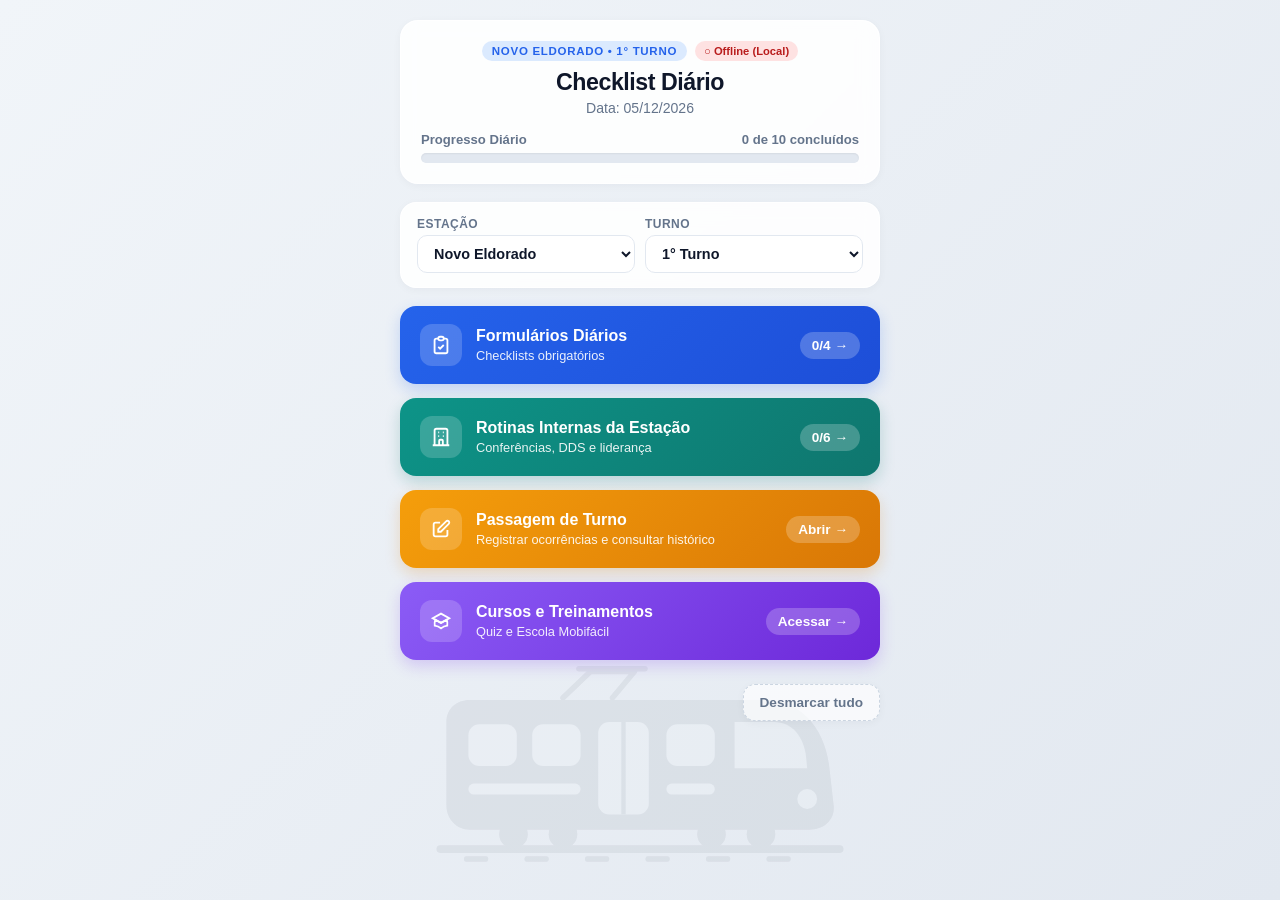
==== commit 13fe9077: "Add files via upload" ====
--- a/index.html
+++ b/index.html
@@ -17,7 +17,10 @@
 
     <div class="app-container">
         <header>
-            <span class="header-badge" id="badge-estacao">Novo Eldorado • 1° Turno</span>
+            <div class="header-top-row">
+                <span class="header-badge" id="badge-estacao">Novo Eldorado • 1° Turno</span>
+                <span class="sync-pill" id="sync-status" title="Status da sincronização online">● Conectando...</span>
+            </div>
             <h1>Checklist Diário</h1>
             <p id="current-date"></p>
 
@@ -30,7 +33,6 @@
             </div>
         </header>
 
-        <!-- Seletor de Estação e Turno -->
         <section class="shift-selector-card">
             <div class="select-group">
                 <label for="select-estacao">Estação</label>
@@ -73,7 +75,6 @@
         </div>
 
         <div class="menu-buttons">
-            <!-- Botão 1: Formulários -->
             <a href="formularios.html" class="nav-card-btn" id="btn-formularios">
                 <div class="btn-left">
                     <div class="btn-icon-box">
@@ -91,7 +92,6 @@
                 <span class="nav-badge" id="contador-externos">0/0 →</span>
             </a>
 
-            <!-- Botão 2: Rotinas Internas -->
             <a href="tarefas.html" class="nav-card-btn secondary" id="btn-internas">
                 <div class="btn-left">
                     <div class="btn-icon-box">
@@ -109,13 +109,13 @@
                 <span class="nav-badge" id="contador-internas">0/0 →</span>
             </a>
 
-            <!-- Botão 3: Passagem de Turno / Relatórios -->
             <a href="relatorios.html" class="nav-card-btn amber">
                 <div class="btn-left">
                     <div class="btn-icon-box">
                         <svg width="22" height="22" fill="none" stroke="currentColor" stroke-width="2"
                             viewBox="0 0 24 24">
-                            <path d="M11 5H6a2 2 0 00-2 2v11a2 2 0 002 2h11a2 2 0 002-2v-5m-1.414-9.414a2 2 0 112.828 2.828L11.828 15H9v-2.828l8.586-8.586z" />
+                            <path
+                                d="M11 5H6a2 2 0 00-2 2v11a2 2 0 002 2h11a2 2 0 002-2v-5m-1.414-9.414a2 2 0 112.828 2.828L11.828 15H9v-2.828l8.586-8.586z" />
                         </svg>
                     </div>
                     <div class="btn-text-group">
@@ -126,7 +126,6 @@
                 <span class="nav-badge">Abrir →</span>
             </a>
 
-            <!-- Botão 4: Cursos e Treinamentos -->
             <a href="Cursos.html" class="nav-card-btn tertiary">
                 <div class="btn-left">
                     <div class="btn-icon-box">
@@ -151,28 +150,22 @@
         </div>
     </div>
 
+    <script src="sync.js"></script>
     <script>
         const idsExternos = ["form_1", "form_2", "form_4", "form_5"];
         const idsInternos = ["check_1", "check_2", "check_3", "check_4", "check_5", "check_6"];
         const idsDiarios = [...idsExternos, ...idsInternos];
 
-        const hoje = new Date().toLocaleDateString('pt-BR');
+        const hoje = obterDataHojeBR();
         document.getElementById('current-date').innerText = `Data: ${hoje}`;
-
-        // Limpa automaticamente todos os checklists de dias anteriores ao virar o dia
-        if (localStorage.getItem('checklist_data') !== hoje) {
-            Object.keys(localStorage).forEach(chave => {
-                if (chave.startsWith('checklist_concluidos')) {
-                    localStorage.removeItem(chave);
-                }
-            });
-            localStorage.setItem('checklist_data', hoje);
-        }
-
-        function obterChaveStorage() {
-            const estacao = document.getElementById('select-estacao').value;
-            const turno = document.getElementById('select-turno').value;
-            return `checklist_concluidos_${estacao}_${turno}`;
+        verificarViradaDeDia();
+
+        function atualizarIndicadorSync(estado) {
+            const el = document.getElementById('sync-status');
+            el.className = `sync-pill ${estado}`;
+            if (estado === 'sincronizando') el.innerText = '↻ Sincronizando...';
+            else if (estado === 'online') el.innerText = '● Online';
+            else el.innerText = '○ Offline (Local)';
         }
 
         function carregarSelecaoPlantao() {
@@ -200,13 +193,14 @@
             atualizarBadgeCabecalho();
         }
 
-        function salvarSelecaoPlantao() {
+        async function salvarSelecaoPlantao() {
             const estacao = document.getElementById('select-estacao').value;
             const turno = document.getElementById('select-turno').value;
             localStorage.setItem('checklist_estacao', estacao);
             localStorage.setItem('checklist_turno', turno);
             atualizarBadgeCabecalho();
             atualizarPainel();
+            await sincronizarAgora();
         }
 
         function atualizarBadgeCabecalho() {
@@ -215,13 +209,10 @@
             document.getElementById('badge-estacao').innerText = `${estacao} • ${turno}`;
         }
 
-        function obterConcluidos() {
-            const chave = obterChaveStorage();
-            return JSON.parse(localStorage.getItem(chave)) || [];
-        }
-
         function atualizarPainel() {
-            const concluidos = obterConcluidos();
+            const estacao = document.getElementById('select-estacao').value;
+            const turno = document.getElementById('select-turno').value;
+            const concluidos = lerChecklistLocal(estacao, turno);
 
             const feitosGeral = idsDiarios.filter(id => concluidos.includes(id)).length;
             const porcentagem = (feitosGeral / idsDiarios.length) * 100;
@@ -239,21 +230,40 @@
             document.getElementById('btn-internas').classList.toggle('all-done', internasFeitas === idsInternos.length);
         }
 
-        function resetManual() {
-            const estacao = document.getElementById('select-estacao').value;
-            const turno = document.getElementById('select-turno').value;
-            if (confirm(`Deseja desmarcar todos os formulários e rotinas de ${estacao} (${turno})?`)) {
-                localStorage.setItem(obterChaveStorage(), JSON.stringify([]));
+        async function sincronizarAgora() {
+            const estacao = document.getElementById('select-estacao').value;
+            const turno = document.getElementById('select-turno').value;
+            const mapa = await buscarChecklistsOnline(atualizarIndicadorSync);
+            if (mapa !== null) {
+                const chave = `${estacao}_${turno}`;
+                if (!mapa[chave]) {
+                    salvarChecklistLocal(estacao, turno, []);
+                }
                 atualizarPainel();
             }
         }
 
+        async function resetManual() {
+            const estacao = document.getElementById('select-estacao').value;
+            const turno = document.getElementById('select-turno').value;
+            if (confirm(`Deseja desmarcar todos os formulários e rotinas de ${estacao} (${turno}) para toda a equipe?`)) {
+                salvarChecklistLocal(estacao, turno, []);
+                atualizarPainel();
+                await enviarChecklistOnline(estacao, turno, [], atualizarIndicadorSync);
+            }
+        }
+
         carregarSelecaoPlantao();
+        atualizarPainel();
+        sincronizarAgora();
+        iniciarSincronizacaoAutomatica(sincronizarAgora);
+
         window.addEventListener('pageshow', () => {
             carregarSelecaoPlantao();
             atualizarPainel();
+            sincronizarAgora();
         });
-        atualizarPainel();
+
         if ('serviceWorker' in navigator) {
             window.addEventListener('load', () => {
                 navigator.serviceWorker.register('./sw.js').catch(() => { });
@@ -263,4 +273,4 @@
 
 </body>
 
-</html>
+</html>
--- a/estilo.css
+++ b/estilo.css
@@ -36,7 +36,6 @@
     position: relative;
 }
 
-/* Marca d'água em sombra de metrô cartoon ao fundo */
 body::before {
     content: "";
     position: fixed;
@@ -47,7 +46,7 @@
     background-repeat: no-repeat;
     background-position: center bottom 24px;
     background-size: min(440px, 88vw);
-    background-image: url("data:image/svg+xml,%3Csvg xmlns='http://www.w3.org/2000/svg' viewBox='0 0 400 220' fill='%230f172a'%3E%3C!-- Trilho --%3E%3Crect x='15' y='192' width='370' height='7' rx='3.5'/%3E%3Crect x='40' y='202' width='22' height='5' rx='2'/%3E%3Crect x='95' y='202' width='22' height='5' rx='2'/%3E%3Crect x='150' y='202' width='22' height='5' rx='2'/%3E%3Crect x='205' y='202' width='22' height='5' rx='2'/%3E%3Crect x='260' y='202' width='22' height='5' rx='2'/%3E%3Crect x='315' y='202' width='22' height='5' rx='2'/%3E%3C!-- Pantógrafo --%3E%3Cpath d='M130 58 L155 34 L195 34 L175 58' fill='none' stroke='%230f172a' stroke-width='5' stroke-linecap='round' stroke-linejoin='round'/%3E%3Crect x='142' y='29' width='65' height='5' rx='2.5'/%3E%3C!-- Corpo do Metrô Cartoon --%3E%3Cpath d='M45 60 H315 C345 60 368 85 372 120 L376 155 C378 168 368 178 354 178 H45 C33 178 24 168 24 156 V80 C24 68 33 60 45 60 Z'/%3E%3C!-- Recortes das Janelas e Portas (em branco para vazado) --%3E%3Crect x='44' y='82' width='44' height='38' rx='10' fill='%23f1f5f9'/%3E%3Crect x='102' y='82' width='44' height='38' rx='10' fill='%23f1f5f9'/%3E%3Crect x='162' y='80' width='46' height='84' rx='10' fill='%23f1f5f9'/%3E%3Cline x1='185' y1='80' x2='185' y2='164' stroke='%230f172a' stroke-width='4'/%3E%3Crect x='224' y='82' width='44' height='38' rx='10' fill='%23f1f5f9'/%3E%3C!-- Para-brisa frontal cartoon --%3E%3Cpath d='M286 80 H322 C338 80 349 93 351 112 L352 122 H286 Z' fill='%23f1f5f9'/%3E%3C!-- Farol e faixa frontal --%3E%3Ccircle cx='352' cy='150' r='9' fill='%23f1f5f9'/%3E%3Crect x='44' y='136' width='102' height='10' rx='5' fill='%23f1f5f9'/%3E%3Crect x='224' y='136' width='44' height='10' rx='5' fill='%23f1f5f9'/%3E%3C!-- Rodas / Truques --%3E%3Ccircle cx='85' cy='182' r='13'/%3E%3Ccircle cx='130' cy='182' r='13'/%3E%3Ccircle cx='265' cy='182' r='13'/%3E%3Ccircle cx='310' cy='182' r='13'/%3E%3C/svg%3E");
+    background-image: url("data:image/svg+xml,%3Csvg xmlns='http://www.w3.org/2000/svg' viewBox='0 0 400 220' fill='%230f172a'%3E%3Crect x='15' y='192' width='370' height='7' rx='3.5'/%3E%3Crect x='40' y='202' width='22' height='5' rx='2'/%3E%3Crect x='95' y='202' width='22' height='5' rx='2'/%3E%3Crect x='150' y='202' width='22' height='5' rx='2'/%3E%3Crect x='205' y='202' width='22' height='5' rx='2'/%3E%3Crect x='260' y='202' width='22' height='5' rx='2'/%3E%3Crect x='315' y='202' width='22' height='5' rx='2'/%3E%3Cpath d='M130 58 L155 34 L195 34 L175 58' fill='none' stroke='%230f172a' stroke-width='5' stroke-linecap='round' stroke-linejoin='round'/%3E%3Crect x='142' y='29' width='65' height='5' rx='2.5'/%3E%3Cpath d='M45 60 H315 C345 60 368 85 372 120 L376 155 C378 168 368 178 354 178 H45 C33 178 24 168 24 156 V80 C24 68 33 60 45 60 Z'/%3E%3Crect x='44' y='82' width='44' height='38' rx='10' fill='%23f1f5f9'/%3E%3Crect x='102' y='82' width='44' height='38' rx='10' fill='%23f1f5f9'/%3E%3Crect x='162' y='80' width='46' height='84' rx='10' fill='%23f1f5f9'/%3E%3Cline x1='185' y1='80' x2='185' y2='164' stroke='%230f172a' stroke-width='4'/%3E%3Crect x='224' y='82' width='44' height='38' rx='10' fill='%23f1f5f9'/%3E%3Cpath d='M286 80 H322 C338 80 349 93 351 112 L352 122 H286 Z' fill='%23f1f5f9'/%3E%3Ccircle cx='352' cy='150' r='9' fill='%23f1f5f9'/%3E%3Crect x='44' y='136' width='102' height='10' rx='5' fill='%23f1f5f9'/%3E%3Crect x='224' y='136' width='44' height='10' rx='5' fill='%23f1f5f9'/%3E%3Ccircle cx='85' cy='182' r='13'/%3E%3Ccircle cx='130' cy='182' r='13'/%3E%3Ccircle cx='265' cy='182' r='13'/%3E%3Ccircle cx='310' cy='182' r='13'/%3E%3C/svg%3E");
 }
 
 .app-container {
@@ -70,7 +69,6 @@
     }
 }
 
-/* Cabeçalho estilo card flutuante */
 header {
     background: var(--glass-bg);
     backdrop-filter: blur(10px);
@@ -83,6 +81,15 @@
     box-shadow: var(--shadow-sm);
 }
 
+.header-top-row {
+    display: flex;
+    align-items: center;
+    justify-content: center;
+    gap: 8px;
+    flex-wrap: wrap;
+    margin-bottom: 8px;
+}
+
 .header-badge {
     display: inline-block;
     font-size: 0.72rem;
@@ -96,6 +103,35 @@
     margin-bottom: 8px;
 }
 
+.header-top-row .header-badge {
+    margin-bottom: 0;
+}
+
+.sync-pill {
+    display: inline-block;
+    font-size: 0.7rem;
+    font-weight: 700;
+    padding: 4px 9px;
+    border-radius: 999px;
+    background: #f1f5f9;
+    color: #64748b;
+}
+
+.sync-pill.online {
+    background: #dcfce7;
+    color: #15803d;
+}
+
+.sync-pill.sincronizando {
+    background: #fef3c7;
+    color: #b45309;
+}
+
+.sync-pill.offline {
+    background: #fee2e2;
+    color: #b91c1c;
+}
+
 header h1 {
     font-size: 1.45rem;
     font-weight: 700;
@@ -108,7 +144,6 @@
     font-size: 0.88rem;
 }
 
-/* Seletor de Estação e Turno */
 .shift-selector-card {
     background: var(--glass-bg);
     backdrop-filter: blur(10px);
@@ -156,7 +191,6 @@
     box-shadow: 0 0 0 3px rgba(37, 99, 235, 0.12);
 }
 
-/* Barra de progresso */
 .progress-summary {
     display: flex;
     justify-content: space-between;
@@ -188,7 +222,6 @@
     transition: width 0.4s cubic-bezier(0.34, 1.56, 0.64, 1);
 }
 
-/* Banner de 100% concluído */
 .celebration-banner {
     display: none;
     background: var(--success-bg);
@@ -219,7 +252,6 @@
     }
 }
 
-/* Botões do Menu Principal */
 .menu-buttons {
     display: flex;
     flex-direction: column;
@@ -313,7 +345,6 @@
     margin-left: 10px;
 }
 
-/* Lista de Tarefas e Formulários */
 .task-list,
 .access-list {
     display: flex;
@@ -389,7 +420,6 @@
     background: #dbeafe;
 }
 
-/* Botão Check animado */
 .check-btn {
     width: 38px;
     height: 38px;
@@ -419,7 +449,6 @@
     box-shadow: 0 3px 8px rgba(22, 163, 74, 0.3);
 }
 
-/* Cards de Acesso Rápido (Cursos) */
 .access-card {
     background-color: var(--card-bg);
     border: 1px solid var(--border);
@@ -468,7 +497,6 @@
     flex-shrink: 0;
 }
 
-/* Navegação inferior alinhada à direita com hover arco-íris */
 .bottom-nav {
     margin-top: 24px;
     display: flex;
@@ -495,15 +523,7 @@
     color: #ffffff;
     border-color: transparent;
     text-shadow: 0 1px 2px rgba(0, 0, 0, 0.25);
-    background: linear-gradient(120deg,
-            #ef4444,
-            #f97316,
-            #eab308,
-            #22c55e,
-            #3b82f6,
-            #8b5cf6,
-            #ec4899,
-            #ef4444);
+    background: linear-gradient(120deg, #ef4444, #f97316, #eab308, #22c55e, #3b82f6, #8b5cf6, #ec4899, #ef4444);
     background-size: 300% 300%;
     animation: arcoIris 3s ease infinite;
     transform: translateY(-2px);
@@ -524,7 +544,6 @@
     }
 }
 
-/* Ações inferiores do Painel Principal */
 .panel-footer-actions {
     margin-top: 24px;
     display: flex;
@@ -591,9 +610,6 @@
     transform: scale(0.98);
 }
 
-/* ==========================================
-   ESTILOS - PASSAGEM DE TURNO E RELATÓRIOS
-   ========================================== */
 .nav-card-btn.amber {
     background: linear-gradient(135deg, #f59e0b 0%, #d97706 100%);
     box-shadow: 0 6px 15px rgba(217, 119, 6, 0.22);
@@ -632,6 +648,11 @@
     text-transform: uppercase;
     letter-spacing: 0.04em;
     color: var(--text-muted);
+}
+
+.required-mark {
+    color: #dc2626;
+    font-weight: 800;
 }
 
 .form-group input,
@@ -655,6 +676,13 @@
     box-shadow: 0 0 0 3px rgba(217, 119, 6, 0.14);
 }
 
+.form-group input.input-error,
+.form-group textarea.input-error {
+    border-color: #dc2626;
+    background-color: #fef2f2;
+    box-shadow: 0 0 0 3px rgba(220, 38, 38, 0.14);
+}
+
 .checkbox-inline {
     display: flex;
     align-items: center;
@@ -771,28 +799,71 @@
     color: #d97706;
 }
 
-.filter-bar {
-    display: grid;
-    grid-template-columns: 1fr 1.3fr;
+.filter-bar-enhanced {
+    display: flex;
+    flex-direction: column;
     gap: 8px;
     margin-bottom: 14px;
 }
 
-.filter-bar select,
-.filter-bar input {
+.filter-row-top {
+    display: grid;
+    grid-template-columns: 1fr 1fr;
+    gap: 8px;
+}
+
+.date-input-wrapper {
+    position: relative;
+    display: flex;
+    align-items: center;
+}
+
+.filter-bar-enhanced select,
+.filter-bar-enhanced input {
     width: 100%;
-    padding: 9px 10px;
+    padding: 10px 12px;
     border-radius: 10px;
     border: 1px solid var(--border);
     background-color: var(--card-bg);
     font-size: 0.85rem;
+    font-weight: 500;
     color: var(--text-main);
     outline: none;
-}
-
-.filter-bar select:focus,
-.filter-bar input:focus {
+    box-shadow: var(--shadow-sm);
+    transition: border-color 0.2s, box-shadow 0.2s;
+}
+
+.date-input-wrapper input {
+    padding-right: 30px;
+}
+
+.filter-bar-enhanced select:focus,
+.filter-bar-enhanced input:focus {
     border-color: #d97706;
+    box-shadow: 0 0 0 3px rgba(217, 119, 6, 0.12);
+}
+
+.clear-filter-btn {
+    position: absolute;
+    right: 8px;
+    width: 20px;
+    height: 20px;
+    border: none;
+    border-radius: 50%;
+    background: #e2e8f0;
+    color: #475569;
+    font-size: 0.72rem;
+    font-weight: 700;
+    cursor: pointer;
+    display: flex;
+    align-items: center;
+    justify-content: center;
+    transition: background-color 0.2s, color 0.2s;
+}
+
+.clear-filter-btn:hover {
+    background: #cbd5e1;
+    color: #0f172a;
 }
 
 .report-list {
@@ -874,4 +945,4 @@
     color: #b91c1c;
     border-color: #fecaca;
     background: #fef2f2;
-}
+}
